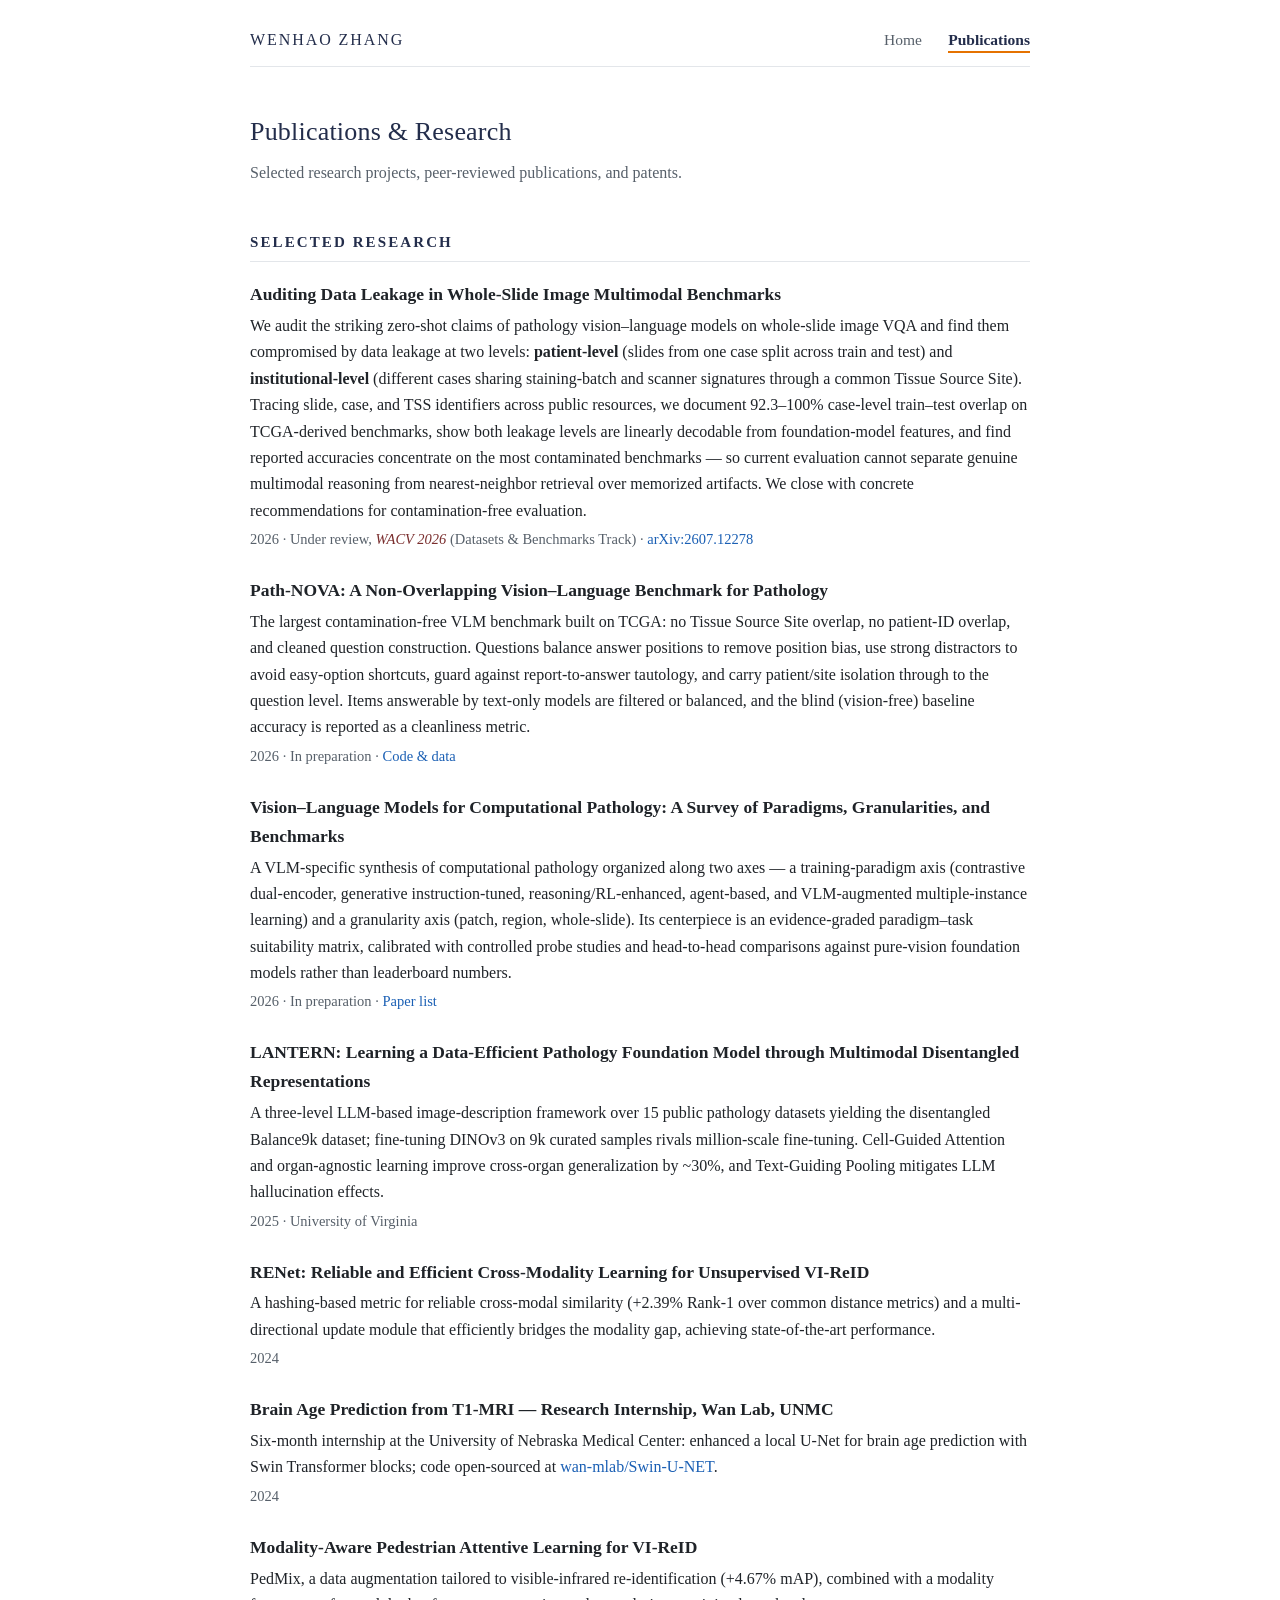
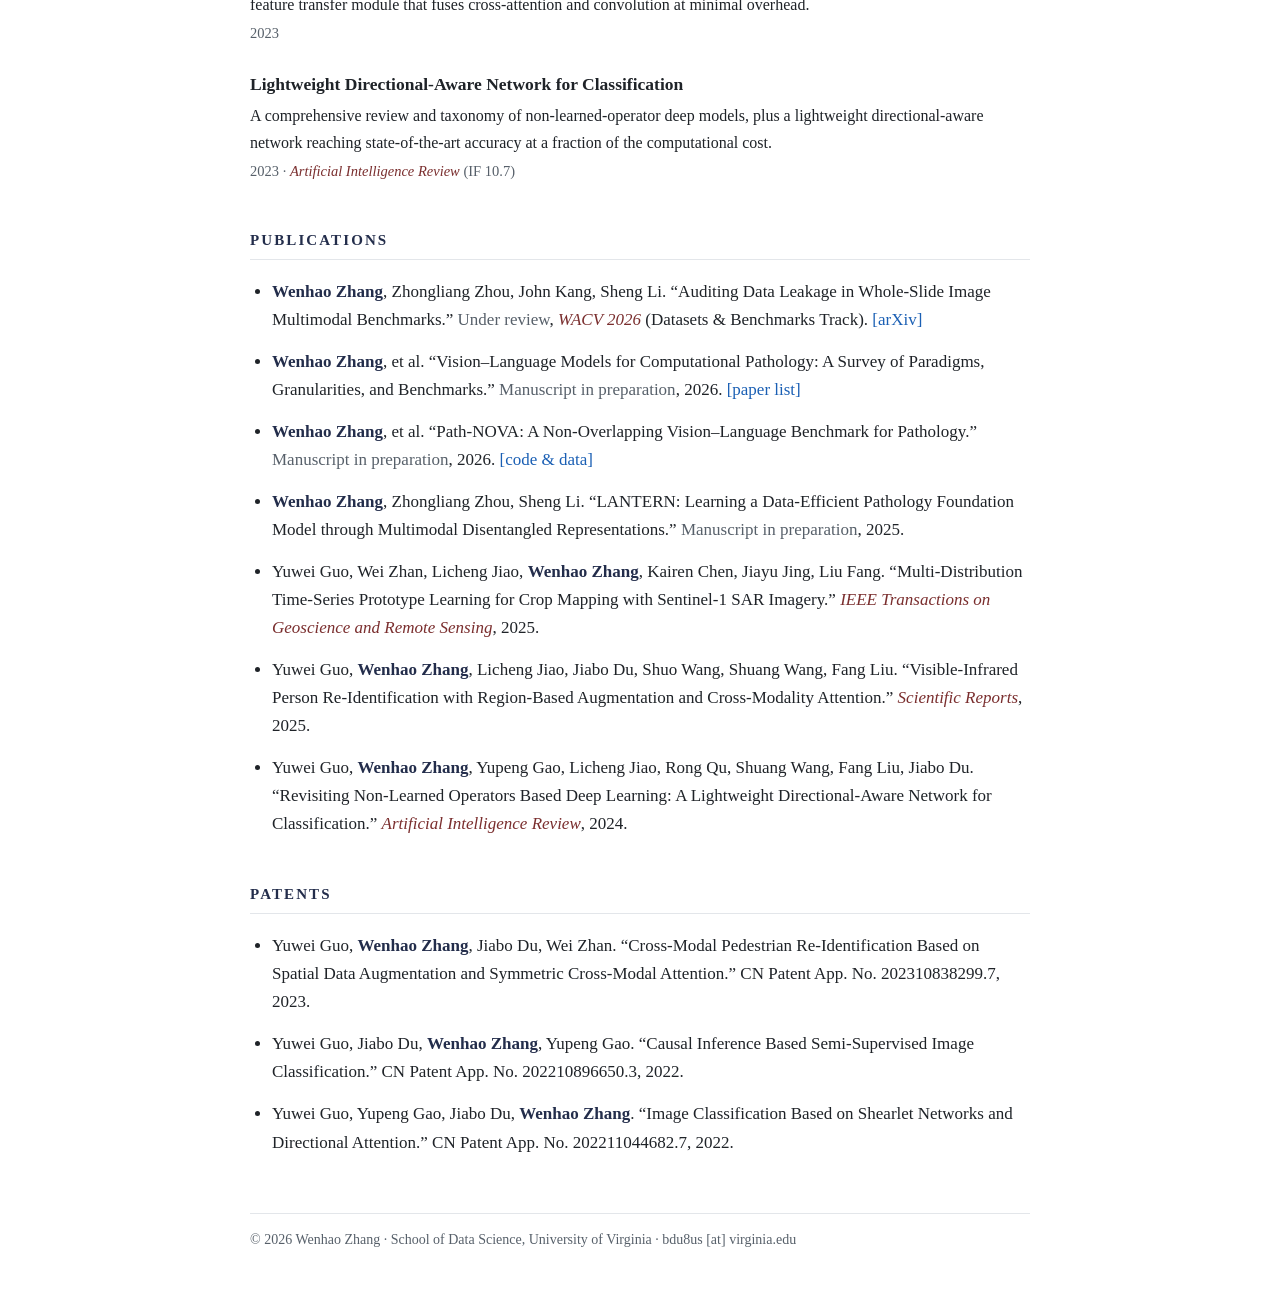
==== publications.html @ 294585a7 "add arXiv link + real authors for Auditing Data Leakage paper; news item" ====
<!DOCTYPE html>
<html lang="en">
<head>
<meta charset="utf-8">
<meta name="viewport" content="width=device-width, initial-scale=1">
<title>Publications — Wenhao Zhang</title>
<meta name="description" content="Publications, research projects, and patents of Wenhao Zhang, Ph.D. student at the University of Virginia.">
<link rel="stylesheet" href="style.css">
</head>
<body>
<div class="page">

  <nav class="topnav">
    <span class="site-name">Wenhao Zhang</span>
    <span class="links">
      <a href="index.html">Home</a>
      <a href="publications.html" class="active">Publications</a>
    </span>
  </nav>

  <h1 class="page-title">Publications &amp; Research</h1>
  <p class="page-subtitle">Selected research projects, peer-reviewed publications, and patents.</p>

  <h2 id="research">Selected Research</h2>

  <div class="work">
    <div class="body">
      <h3>Auditing Data Leakage in Whole-Slide Image Multimodal Benchmarks</h3>
      <p>We audit the striking zero-shot claims of pathology vision&ndash;language models on whole-slide image VQA and find them compromised by data leakage at two levels: <b>patient-level</b> (slides from one case split across train and test) and <b>institutional-level</b> (different cases sharing staining-batch and scanner signatures through a common Tissue Source Site). Tracing slide, case, and TSS identifiers across public resources, we document 92.3&ndash;100% case-level train&ndash;test overlap on TCGA-derived benchmarks, show both leakage levels are linearly decodable from foundation-model features, and find reported accuracies concentrate on the most contaminated benchmarks &mdash; so current evaluation cannot separate genuine multimodal reasoning from nearest-neighbor retrieval over memorized artifacts. We close with concrete recommendations for contamination-free evaluation.</p>
      <p class="meta">2026 · Under review, <span class="venue">WACV 2026</span> (Datasets &amp; Benchmarks Track) · <a href="https://arxiv.org/abs/2607.12278">arXiv:2607.12278</a></p>
    </div>
  </div>

  <div class="work">
    <div class="body">
      <h3>Path-NOVA: A Non-Overlapping Vision&ndash;Language Benchmark for Pathology</h3>
      <p>The largest contamination-free VLM benchmark built on TCGA: no Tissue Source Site overlap, no patient-ID overlap, and cleaned question construction. Questions balance answer positions to remove position bias, use strong distractors to avoid easy-option shortcuts, guard against report-to-answer tautology, and carry patient/site isolation through to the question level. Items answerable by text-only models are filtered or balanced, and the blind (vision-free) baseline accuracy is reported as a cleanliness metric.</p>
      <p class="meta">2026 · In preparation · <a href="https://github.com/wenhaozhang0066/Path-NOVA">Code &amp; data</a></p>
    </div>
  </div>

  <div class="work">
    <div class="body">
      <h3>Vision&ndash;Language Models for Computational Pathology: A Survey of Paradigms, Granularities, and Benchmarks</h3>
      <p>A VLM-specific synthesis of computational pathology organized along two axes &mdash; a training-paradigm axis (contrastive dual-encoder, generative instruction-tuned, reasoning/RL-enhanced, agent-based, and VLM-augmented multiple-instance learning) and a granularity axis (patch, region, whole-slide). Its centerpiece is an evidence-graded paradigm&ndash;task suitability matrix, calibrated with controlled probe studies and head-to-head comparisons against pure-vision foundation models rather than leaderboard numbers.</p>
      <p class="meta">2026 · In preparation · <a href="https://github.com/wenhaozhang0066/Awesome-Pathology-VLMs">Paper list</a></p>
    </div>
  </div>

  <div class="work">
    <div class="body">
      <h3>LANTERN: Learning a Data-Efficient Pathology Foundation Model through Multimodal Disentangled Representations</h3>
      <p>A three-level LLM-based image-description framework over 15 public pathology datasets yielding the disentangled Balance9k dataset; fine-tuning DINOv3 on 9k curated samples rivals million-scale fine-tuning. Cell-Guided Attention and organ-agnostic learning improve cross-organ generalization by ~30%, and Text-Guiding Pooling mitigates LLM hallucination effects.</p>
      <p class="meta">2025 · University of Virginia</p>
    </div>
  </div>

  <div class="work">
    <div class="body">
      <h3>RENet: Reliable and Efficient Cross-Modality Learning for Unsupervised VI-ReID</h3>
      <p>A hashing-based metric for reliable cross-modal similarity (+2.39% Rank-1 over common distance metrics) and a multi-directional update module that efficiently bridges the modality gap, achieving state-of-the-art performance.</p>
      <p class="meta">2024</p>
    </div>
  </div>

  <div class="work">
    <div class="body">
      <h3>Brain Age Prediction from T1-MRI — Research Internship, Wan Lab, UNMC</h3>
      <p>Six-month internship at the University of Nebraska Medical Center: enhanced a local U-Net for brain age prediction with Swin Transformer blocks; code open-sourced at <a href="https://github.com/wan-mlab/Swin-U-NET">wan-mlab/Swin-U-NET</a>.</p>
      <p class="meta">2024</p>
    </div>
  </div>

  <div class="work">
    <div class="body">
      <h3>Modality-Aware Pedestrian Attentive Learning for VI-ReID</h3>
      <p>PedMix, a data augmentation tailored to visible-infrared re-identification (+4.67% mAP), combined with a modality feature transfer module that fuses cross-attention and convolution at minimal overhead.</p>
      <p class="meta">2023</p>
    </div>
  </div>

  <div class="work">
    <div class="body">
      <h3>Lightweight Directional-Aware Network for Classification</h3>
      <p>A comprehensive review and taxonomy of non-learned-operator deep models, plus a lightweight directional-aware network reaching state-of-the-art accuracy at a fraction of the computational cost.</p>
      <p class="meta">2023 · <span class="venue">Artificial Intelligence Review</span> (IF 10.7)</p>
    </div>
  </div>

  <h2 id="publications">Publications</h2>
  <ul class="pubs">
    <li><b class="me">Wenhao Zhang</b>, Zhongliang Zhou, John Kang, Sheng Li.
      &ldquo;Auditing Data Leakage in Whole-Slide Image Multimodal Benchmarks.&rdquo;
      <span class="muted">Under review</span>, <span class="venue">WACV 2026</span> (Datasets &amp; Benchmarks Track).
      <a href="https://arxiv.org/abs/2607.12278">[arXiv]</a></li>
    <li><b class="me">Wenhao Zhang</b>, et al.
      &ldquo;Vision&ndash;Language Models for Computational Pathology: A Survey of Paradigms, Granularities, and Benchmarks.&rdquo;
      <span class="muted">Manuscript in preparation</span>, 2026.
      <a href="https://github.com/wenhaozhang0066/Awesome-Pathology-VLMs">[paper list]</a></li>
    <li><b class="me">Wenhao Zhang</b>, et al.
      &ldquo;Path-NOVA: A Non-Overlapping Vision&ndash;Language Benchmark for Pathology.&rdquo;
      <span class="muted">Manuscript in preparation</span>, 2026.
      <a href="https://github.com/wenhaozhang0066/Path-NOVA">[code &amp; data]</a></li>
    <li><b class="me">Wenhao Zhang</b>, Zhongliang Zhou, Sheng Li.
      &ldquo;LANTERN: Learning a Data-Efficient Pathology Foundation Model through Multimodal Disentangled Representations.&rdquo;
      <span class="muted">Manuscript in preparation</span>, 2025.</li>
    <li>Yuwei Guo, Wei Zhan, Licheng Jiao, <b class="me">Wenhao Zhang</b>, Kairen Chen, Jiayu Jing, Liu Fang.
      &ldquo;Multi-Distribution Time-Series Prototype Learning for Crop Mapping with Sentinel-1 SAR Imagery.&rdquo;
      <span class="venue">IEEE Transactions on Geoscience and Remote Sensing</span>, 2025.</li>
    <li>Yuwei Guo, <b class="me">Wenhao Zhang</b>, Licheng Jiao, Jiabo Du, Shuo Wang, Shuang Wang, Fang Liu.
      &ldquo;Visible-Infrared Person Re-Identification with Region-Based Augmentation and Cross-Modality Attention.&rdquo;
      <span class="venue">Scientific Reports</span>, 2025.</li>
    <li>Yuwei Guo, <b class="me">Wenhao Zhang</b>, Yupeng Gao, Licheng Jiao, Rong Qu, Shuang Wang, Fang Liu, Jiabo Du.
      &ldquo;Revisiting Non-Learned Operators Based Deep Learning: A Lightweight Directional-Aware Network for Classification.&rdquo;
      <span class="venue">Artificial Intelligence Review</span>, 2024.</li>
  </ul>

  <h2 id="patents">Patents</h2>
  <ul class="pubs">
    <li>Yuwei Guo, <b class="me">Wenhao Zhang</b>, Jiabo Du, Wei Zhan. &ldquo;Cross-Modal Pedestrian Re-Identification Based on Spatial Data Augmentation and Symmetric Cross-Modal Attention.&rdquo; CN Patent App. No. 202310838299.7, 2023.</li>
    <li>Yuwei Guo, Jiabo Du, <b class="me">Wenhao Zhang</b>, Yupeng Gao. &ldquo;Causal Inference Based Semi-Supervised Image Classification.&rdquo; CN Patent App. No. 202210896650.3, 2022.</li>
    <li>Yuwei Guo, Yupeng Gao, Jiabo Du, <b class="me">Wenhao Zhang</b>. &ldquo;Image Classification Based on Shearlet Networks and Directional Attention.&rdquo; CN Patent App. No. 202211044682.7, 2022.</li>
  </ul>

  <footer>
    © 2026 Wenhao Zhang · School of Data Science, University of Virginia · bdu8us [at] virginia.edu
  </footer>
</div>
</body>
</html>
---- style.css ----
/* Wenhao Zhang — academic homepage (classic style) */
:root{
  --text:#1f2328; --muted:#57606a; --navy:#232d4b; --link:#1a5fb4;
  --accent:#e57200; --rule:#e3e6ea; --venue:#7a2e2e;
}
*{box-sizing:border-box}
html{scroll-behavior:smooth}
body{
  margin:0; padding:0 20px; background:#fff; color:var(--text);
  font:17px/1.65 Georgia, "Times New Roman", "Songti SC", serif;
}
.page{max-width:780px; margin:0 auto; padding:26px 0 40px}
a{color:var(--link); text-decoration:none}
a:hover{color:var(--accent); text-decoration:underline}

/* top nav */
.topnav{
  display:flex; justify-content:space-between; align-items:baseline;
  border-bottom:1px solid var(--rule); padding-bottom:12px; margin-bottom:44px;
}
.topnav .site-name{
  font-size:16px; letter-spacing:.12em; text-transform:uppercase; color:var(--navy);
}
.topnav .links a{
  margin-left:22px; font-size:15.5px; color:var(--muted);
}
.topnav .links a:hover{color:var(--accent); text-decoration:none}
.topnav .links a.active{
  color:var(--navy); font-weight:bold;
  border-bottom:2px solid var(--accent); padding-bottom:3px;
}

/* header */
.header{display:flex; gap:36px; align-items:flex-start}
.header .intro{flex:1; min-width:0}
h1{font-size:34px; margin:0 0 2px; font-weight:normal; color:var(--navy); letter-spacing:.2px}
.cn-name{color:var(--muted); font-size:17px; margin:0 0 14px}
.header img{
  width:172px; height:172px; object-fit:cover; border-radius:8px; flex:none;
  box-shadow:0 1px 4px rgba(0,0,0,.18);
}
.bio{margin:0 0 14px}
.quicklinks{font-size:15px; letter-spacing:.06em}
.quicklinks a{margin-right:14px; white-space:nowrap}

/* sections */
h2{
  font-size:15px; text-transform:uppercase; letter-spacing:.14em; font-weight:bold;
  color:var(--navy); border-bottom:1px solid var(--rule);
  padding-bottom:6px; margin:44px 0 18px;
}
.page-title{
  font-size:26px; font-weight:normal; color:var(--navy); margin:0 0 6px;
}
.page-subtitle{color:var(--muted); margin:0 0 8px; font-size:16px}
ul{padding-left:22px; margin:0}
li{margin-bottom:10px}
.muted{color:var(--muted)}
.venue{color:var(--venue); font-style:italic}
b.me{color:var(--navy)}

/* news */
.news{list-style:none; padding:0}
.news li{display:flex; gap:16px}
.news .date{flex:none; width:86px; color:var(--muted); font-size:15px}

/* research entries */
.work{display:flex; gap:20px; margin-bottom:24px; align-items:flex-start}
.work img{
  width:168px; height:104px; object-fit:cover; border-radius:6px; flex:none;
  border:1px solid var(--rule);
}
.work .body{flex:1; min-width:0}
.work h3{margin:0 0 4px; font-size:17.5px; font-weight:bold; color:var(--text)}
.work p{margin:0; font-size:16px}
.work .meta{font-size:14.5px; color:var(--muted); margin-top:4px}

/* publications */
.pubs li{margin-bottom:14px}

/* education */
.edu{list-style:none; padding:0}
.edu li{display:flex; justify-content:space-between; gap:16px; margin-bottom:10px}
.edu .right{color:var(--muted); white-space:nowrap; font-size:15.5px}

footer{
  margin-top:56px; padding-top:14px; border-top:1px solid var(--rule);
  font-size:14px; color:var(--muted);
}

@media (max-width:640px){
  .page{padding-top:18px}
  .topnav{margin-bottom:30px}
  .header{flex-direction:column-reverse; gap:20px}
  .header img{width:150px; height:150px}
  .work{flex-direction:column}
  .work img{width:100%; height:auto; max-height:180px}
  .edu li{flex-direction:column; gap:0}
}
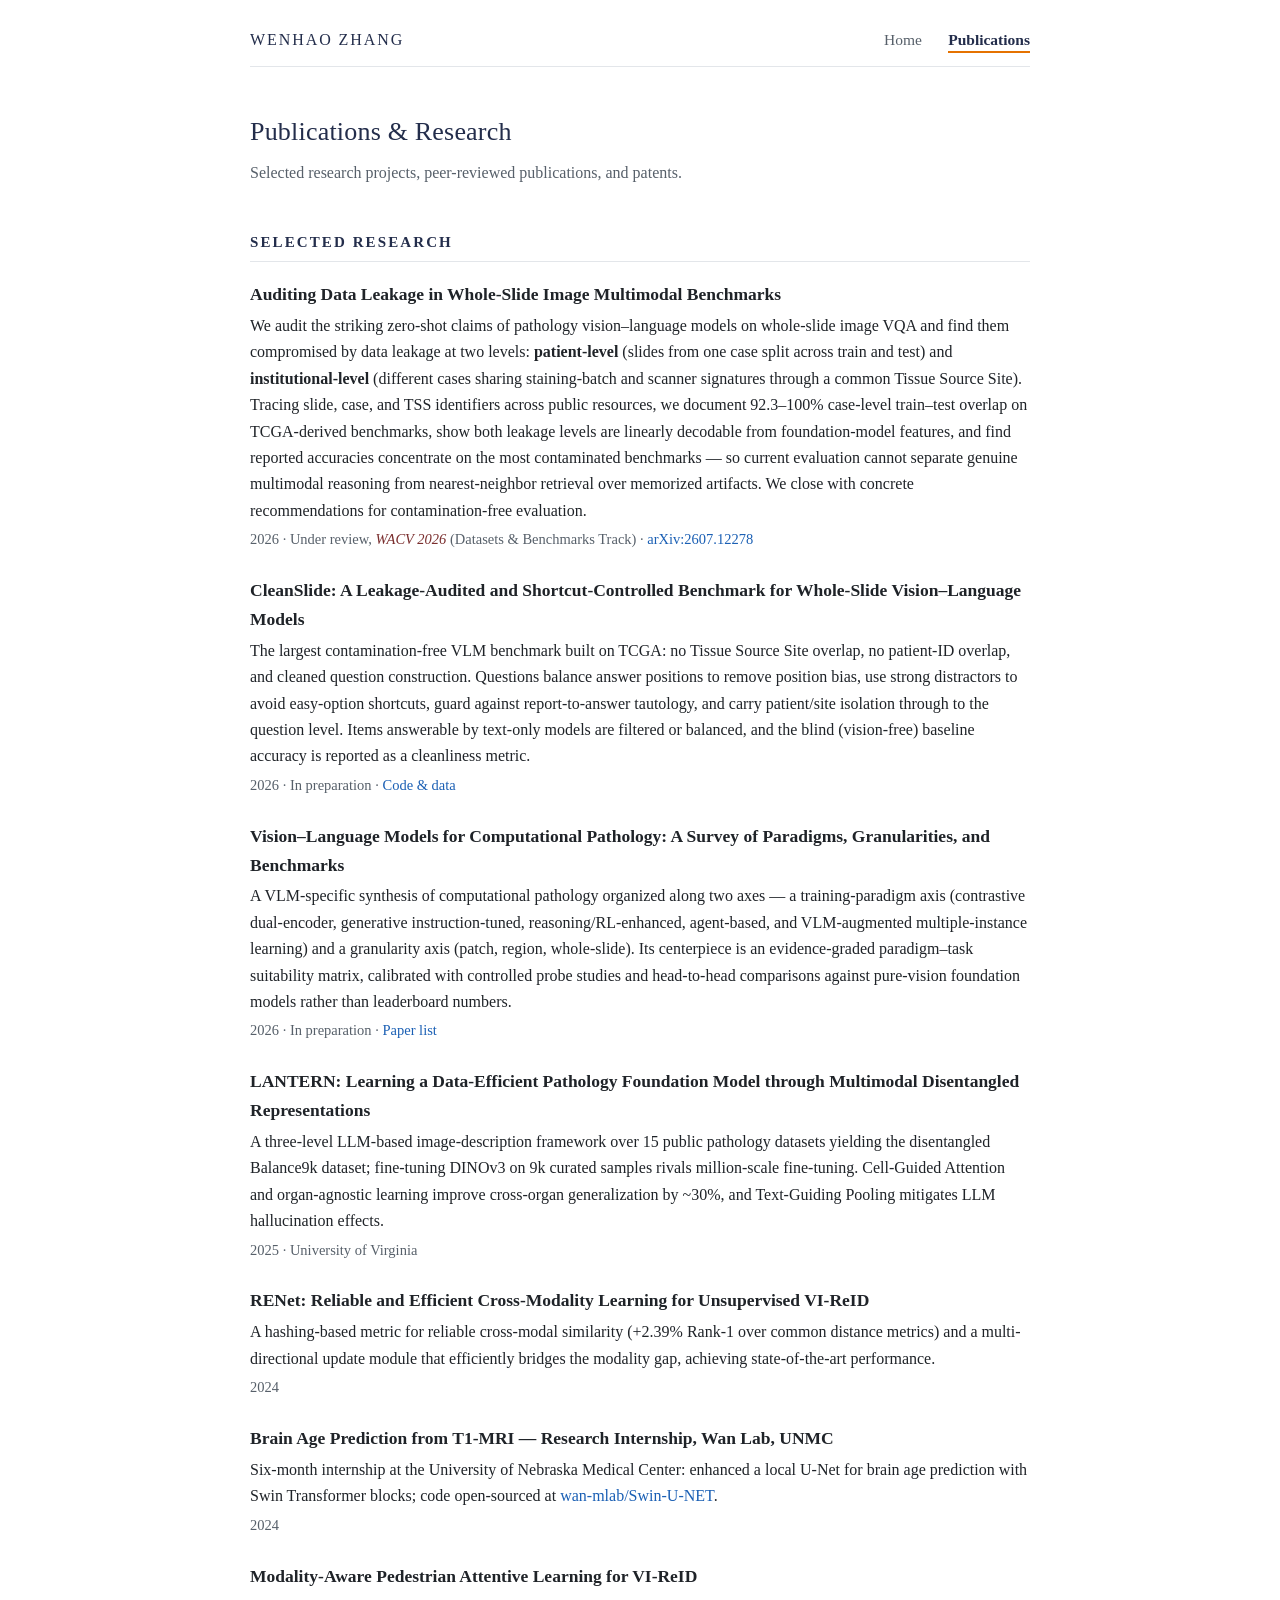
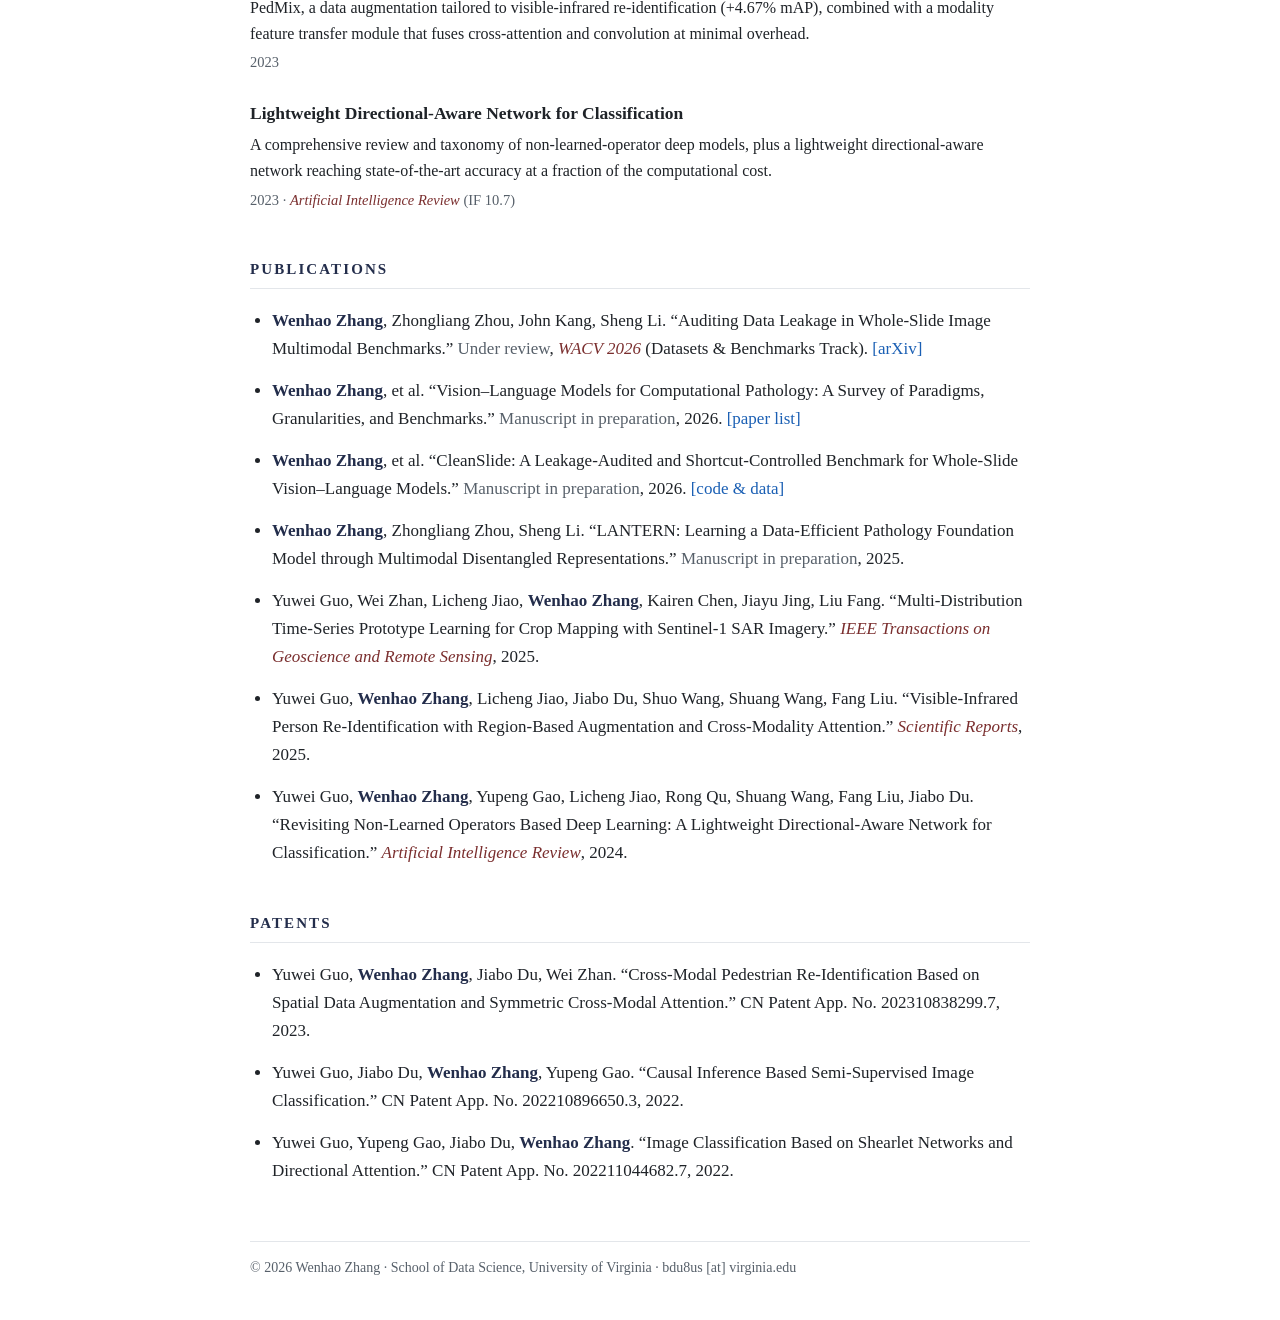
==== commit c7f3df2e: "rename benchmark to CleanSlide on publications page" ====
--- a/publications.html
+++ b/publications.html
@@ -33,9 +33,9 @@
 
   <div class="work">
     <div class="body">
-      <h3>Path-NOVA: A Non-Overlapping Vision&ndash;Language Benchmark for Pathology</h3>
+      <h3>CleanSlide: A Leakage-Audited and Shortcut-Controlled Benchmark for Whole-Slide Vision&ndash;Language Models</h3>
       <p>The largest contamination-free VLM benchmark built on TCGA: no Tissue Source Site overlap, no patient-ID overlap, and cleaned question construction. Questions balance answer positions to remove position bias, use strong distractors to avoid easy-option shortcuts, guard against report-to-answer tautology, and carry patient/site isolation through to the question level. Items answerable by text-only models are filtered or balanced, and the blind (vision-free) baseline accuracy is reported as a cleanliness metric.</p>
-      <p class="meta">2026 · In preparation · <a href="https://github.com/wenhaozhang0066/Path-NOVA">Code &amp; data</a></p>
+      <p class="meta">2026 · In preparation · <a href="https://github.com/wenhaozhang0066/CleanSlide">Code &amp; data</a></p>
     </div>
   </div>
 
@@ -98,9 +98,9 @@
       <span class="muted">Manuscript in preparation</span>, 2026.
       <a href="https://github.com/wenhaozhang0066/Awesome-Pathology-VLMs">[paper list]</a></li>
     <li><b class="me">Wenhao Zhang</b>, et al.
-      &ldquo;Path-NOVA: A Non-Overlapping Vision&ndash;Language Benchmark for Pathology.&rdquo;
+      &ldquo;CleanSlide: A Leakage-Audited and Shortcut-Controlled Benchmark for Whole-Slide Vision&ndash;Language Models.&rdquo;
       <span class="muted">Manuscript in preparation</span>, 2026.
-      <a href="https://github.com/wenhaozhang0066/Path-NOVA">[code &amp; data]</a></li>
+      <a href="https://github.com/wenhaozhang0066/CleanSlide">[code &amp; data]</a></li>
     <li><b class="me">Wenhao Zhang</b>, Zhongliang Zhou, Sheng Li.
       &ldquo;LANTERN: Learning a Data-Efficient Pathology Foundation Model through Multimodal Disentangled Representations.&rdquo;
       <span class="muted">Manuscript in preparation</span>, 2025.</li>
--- a/style.css
+++ b/style.css
@@ -34,6 +34,21 @@
 .header{display:flex; gap:36px; align-items:flex-start}
 .header .intro{flex:1; min-width:0}
 h1{font-size:34px; margin:0 0 2px; font-weight:normal; color:var(--navy); letter-spacing:.2px}
+
+/* name pronunciation button */
+.say-name{
+  display:inline-flex; align-items:center; justify-content:center;
+  vertical-align:middle; margin-left:11px; transform:translateY(-3px);
+  width:30px; height:30px; padding:0;
+  border:1px solid var(--rule); border-radius:7px;
+  background:#fff; color:var(--muted); cursor:pointer;
+  transition:color .15s ease, border-color .15s ease, background .15s ease;
+}
+.say-name:hover{color:var(--accent); border-color:var(--accent)}
+.say-name:focus-visible{outline:2px solid var(--accent); outline-offset:2px}
+.say-name svg{width:17px; height:17px; display:block}
+.say-name.is-speaking{color:#fff; background:var(--accent); border-color:var(--accent)}
+
 .cn-name{color:var(--muted); font-size:17px; margin:0 0 14px}
 .header img{
   width:172px; height:172px; object-fit:cover; border-radius:8px; flex:none;
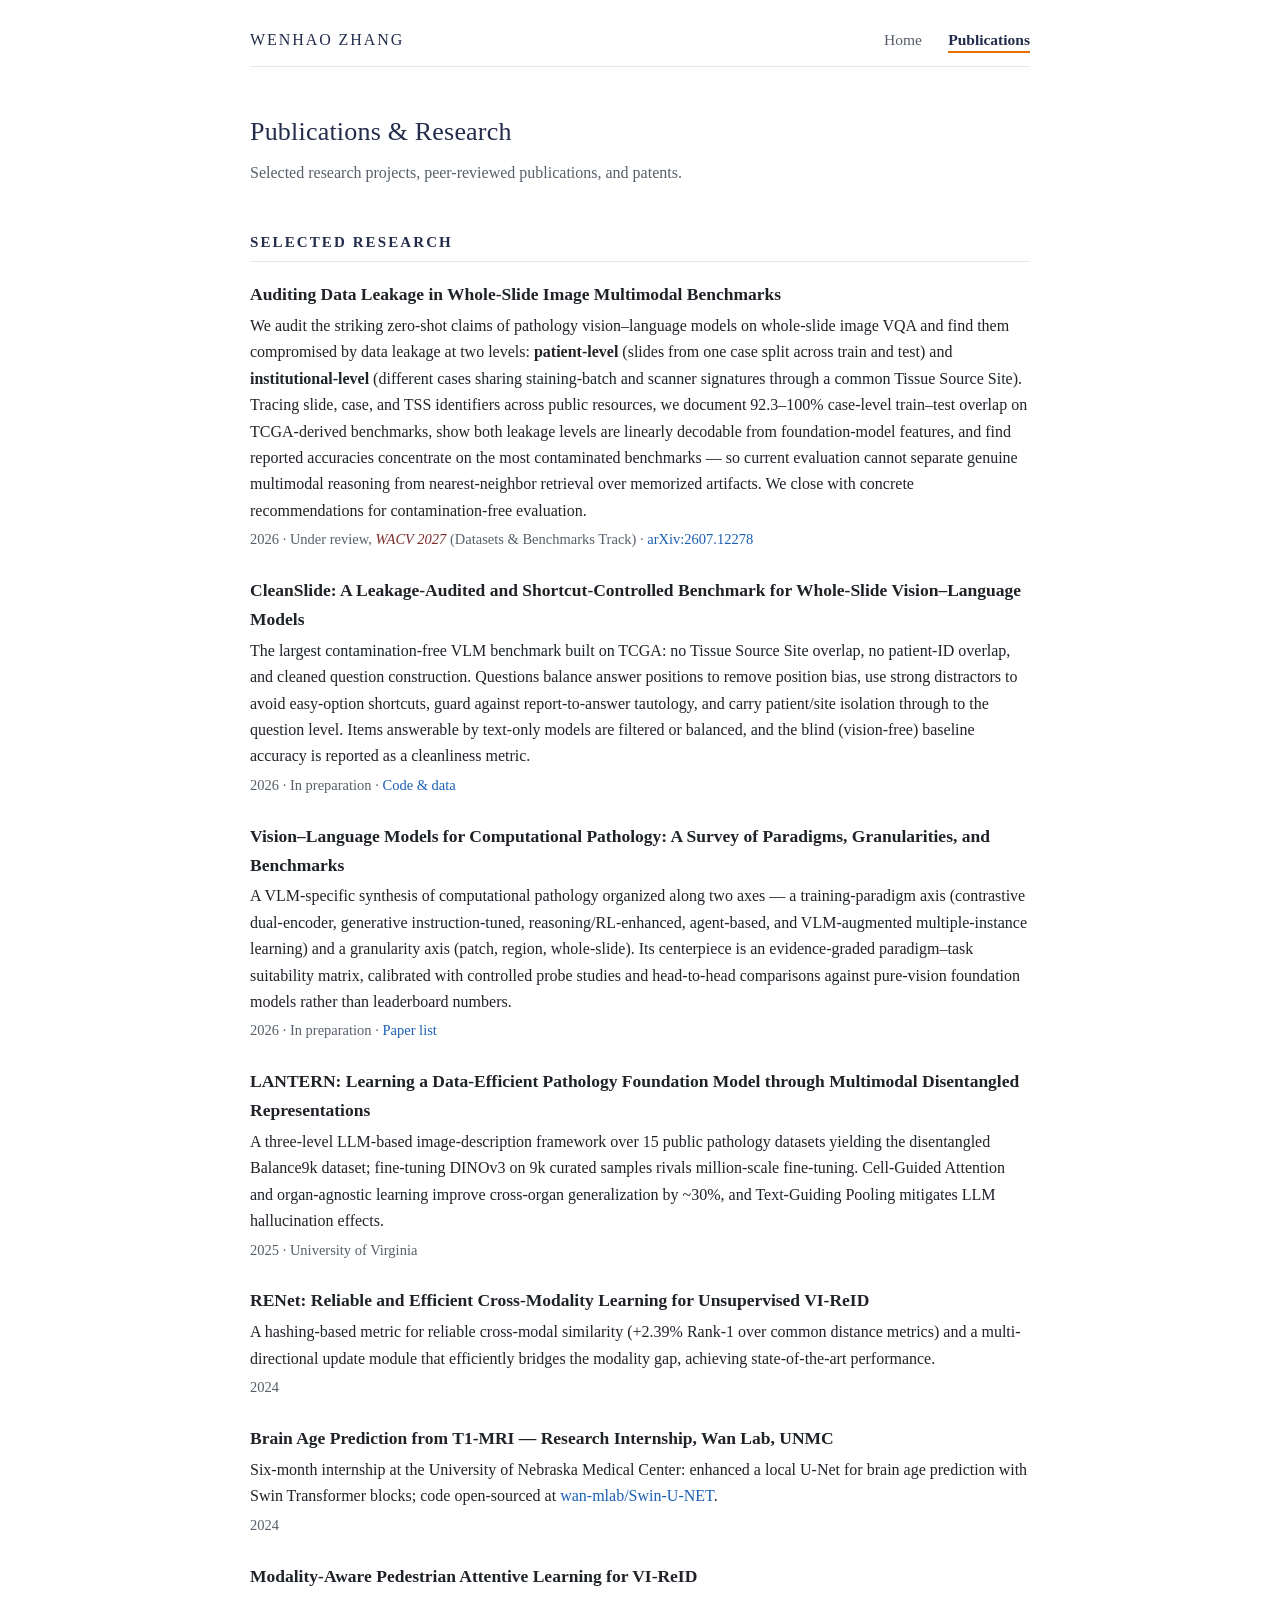
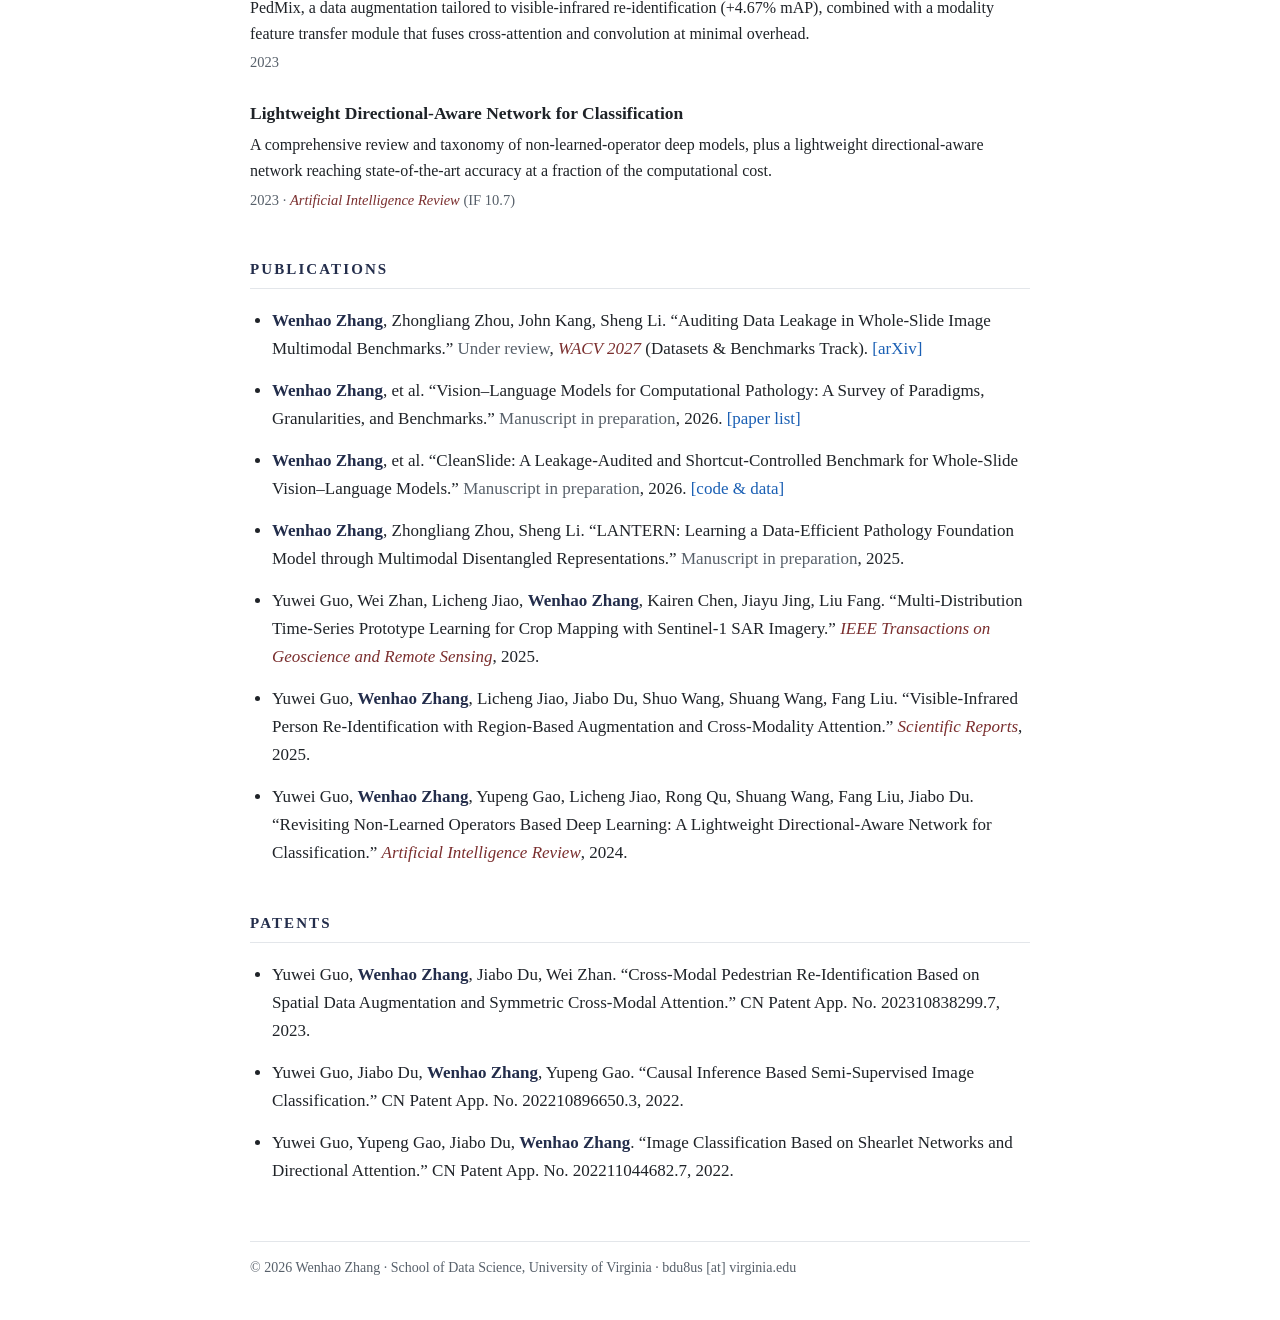
==== commit f0f4fc1f: "Host CV as PDF; fix WACV year and degree abbreviation Point the CV link at Wenhao_Zhang_CV.pdf (Sep " ====
--- a/publications.html
+++ b/publications.html
@@ -4,7 +4,7 @@
 <meta charset="utf-8">
 <meta name="viewport" content="width=device-width, initial-scale=1">
 <title>Publications — Wenhao Zhang</title>
-<meta name="description" content="Publications, research projects, and patents of Wenhao Zhang, Ph.D. student at the University of Virginia.">
+<meta name="description" content="Publications, research projects, and patents of Wenhao Zhang, Ph.D. candidate at the University of Virginia.">
 <link rel="stylesheet" href="style.css">
 </head>
 <body>
@@ -27,7 +27,7 @@
     <div class="body">
       <h3>Auditing Data Leakage in Whole-Slide Image Multimodal Benchmarks</h3>
       <p>We audit the striking zero-shot claims of pathology vision&ndash;language models on whole-slide image VQA and find them compromised by data leakage at two levels: <b>patient-level</b> (slides from one case split across train and test) and <b>institutional-level</b> (different cases sharing staining-batch and scanner signatures through a common Tissue Source Site). Tracing slide, case, and TSS identifiers across public resources, we document 92.3&ndash;100% case-level train&ndash;test overlap on TCGA-derived benchmarks, show both leakage levels are linearly decodable from foundation-model features, and find reported accuracies concentrate on the most contaminated benchmarks &mdash; so current evaluation cannot separate genuine multimodal reasoning from nearest-neighbor retrieval over memorized artifacts. We close with concrete recommendations for contamination-free evaluation.</p>
-      <p class="meta">2026 · Under review, <span class="venue">WACV 2026</span> (Datasets &amp; Benchmarks Track) · <a href="https://arxiv.org/abs/2607.12278">arXiv:2607.12278</a></p>
+      <p class="meta">2026 · Under review, <span class="venue">WACV 2027</span> (Datasets &amp; Benchmarks Track) · <a href="https://arxiv.org/abs/2607.12278">arXiv:2607.12278</a></p>
     </div>
   </div>
 
@@ -91,7 +91,7 @@
   <ul class="pubs">
     <li><b class="me">Wenhao Zhang</b>, Zhongliang Zhou, John Kang, Sheng Li.
       &ldquo;Auditing Data Leakage in Whole-Slide Image Multimodal Benchmarks.&rdquo;
-      <span class="muted">Under review</span>, <span class="venue">WACV 2026</span> (Datasets &amp; Benchmarks Track).
+      <span class="muted">Under review</span>, <span class="venue">WACV 2027</span> (Datasets &amp; Benchmarks Track).
       <a href="https://arxiv.org/abs/2607.12278">[arXiv]</a></li>
     <li><b class="me">Wenhao Zhang</b>, et al.
       &ldquo;Vision&ndash;Language Models for Computational Pathology: A Survey of Paradigms, Granularities, and Benchmarks.&rdquo;
--- a/style.css
+++ b/style.css
@@ -74,6 +74,22 @@
 .venue{color:var(--venue); font-style:italic}
 b.me{color:var(--navy)}
 
+/* highlighted callout boxes (job search, call for papers) */
+.callout{
+  border-left:3px solid var(--accent); background:#fff8f2;
+  padding:12px 16px; border-radius:0 6px 6px 0; margin:0;
+}
+.callout p{margin:0 0 9px}
+.callout p:last-child{margin-bottom:0}
+.callout .dates{font-size:15px; color:var(--muted)}
+
+/* sub-headings inside a section */
+h3.sub{
+  font-size:16px; font-weight:bold; color:var(--navy);
+  margin:20px 0 9px; letter-spacing:.01em;
+}
+h2 + h3.sub{margin-top:0}
+
 /* news */
 .news{list-style:none; padding:0}
 .news li{display:flex; gap:16px}
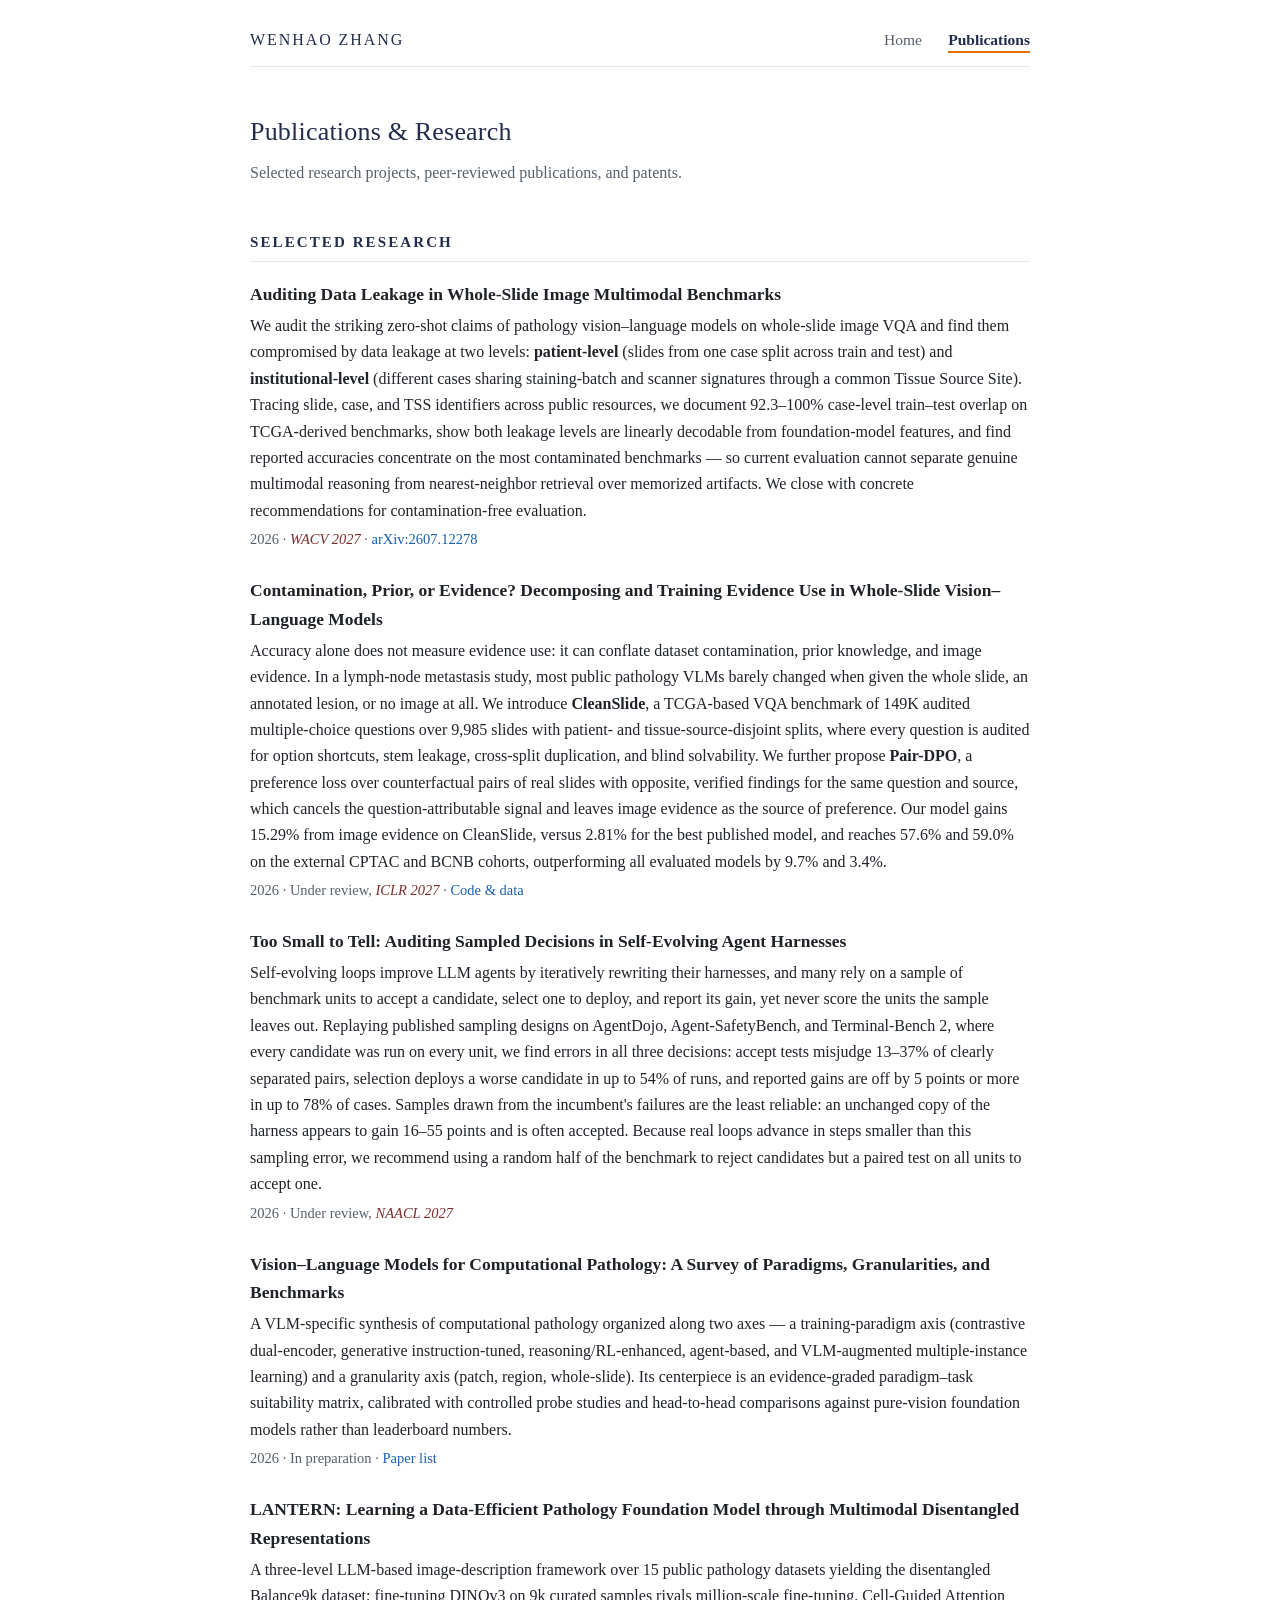
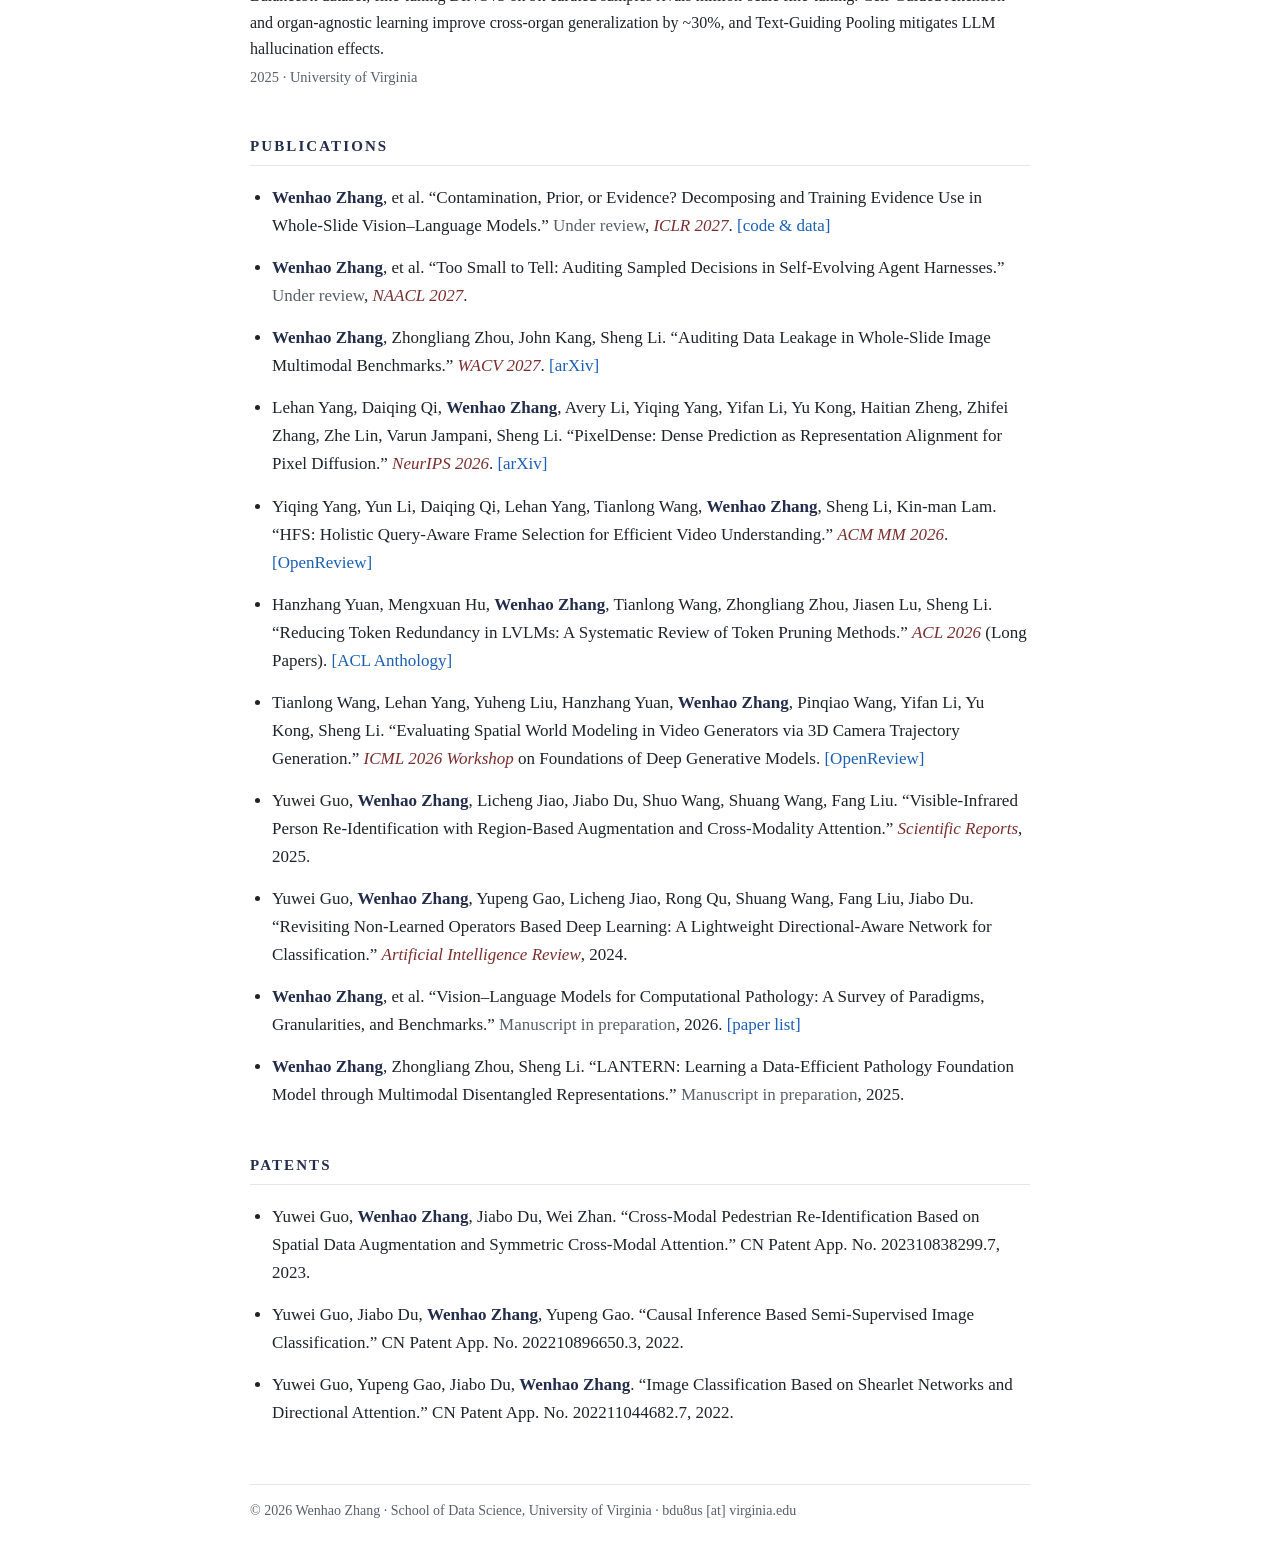
==== commit 50356fb8: "update publications and sitemap" ====
--- a/publications.html
+++ b/publications.html
@@ -4,7 +4,7 @@
 <meta charset="utf-8">
 <meta name="viewport" content="width=device-width, initial-scale=1">
 <title>Publications — Wenhao Zhang</title>
-<meta name="description" content="Publications, research projects, and patents of Wenhao Zhang, Ph.D. candidate at the University of Virginia.">
+<meta name="description" content="Publications, research projects, and patents of Wenhao Zhang, Ph.D. student at the University of Virginia.">
 <link rel="stylesheet" href="style.css">
 </head>
 <body>
@@ -27,15 +27,23 @@
     <div class="body">
       <h3>Auditing Data Leakage in Whole-Slide Image Multimodal Benchmarks</h3>
       <p>We audit the striking zero-shot claims of pathology vision&ndash;language models on whole-slide image VQA and find them compromised by data leakage at two levels: <b>patient-level</b> (slides from one case split across train and test) and <b>institutional-level</b> (different cases sharing staining-batch and scanner signatures through a common Tissue Source Site). Tracing slide, case, and TSS identifiers across public resources, we document 92.3&ndash;100% case-level train&ndash;test overlap on TCGA-derived benchmarks, show both leakage levels are linearly decodable from foundation-model features, and find reported accuracies concentrate on the most contaminated benchmarks &mdash; so current evaluation cannot separate genuine multimodal reasoning from nearest-neighbor retrieval over memorized artifacts. We close with concrete recommendations for contamination-free evaluation.</p>
-      <p class="meta">2026 · Under review, <span class="venue">WACV 2027</span> (Datasets &amp; Benchmarks Track) · <a href="https://arxiv.org/abs/2607.12278">arXiv:2607.12278</a></p>
+      <p class="meta">2026 · <span class="venue">WACV 2027</span> · <a href="https://arxiv.org/abs/2607.12278">arXiv:2607.12278</a></p>
     </div>
   </div>
 
   <div class="work">
     <div class="body">
-      <h3>CleanSlide: A Leakage-Audited and Shortcut-Controlled Benchmark for Whole-Slide Vision&ndash;Language Models</h3>
-      <p>The largest contamination-free VLM benchmark built on TCGA: no Tissue Source Site overlap, no patient-ID overlap, and cleaned question construction. Questions balance answer positions to remove position bias, use strong distractors to avoid easy-option shortcuts, guard against report-to-answer tautology, and carry patient/site isolation through to the question level. Items answerable by text-only models are filtered or balanced, and the blind (vision-free) baseline accuracy is reported as a cleanliness metric.</p>
-      <p class="meta">2026 · In preparation · <a href="https://github.com/wenhaozhang0066/CleanSlide">Code &amp; data</a></p>
+      <h3>Contamination, Prior, or Evidence? Decomposing and Training Evidence Use in Whole-Slide Vision&ndash;Language Models</h3>
+      <p>Accuracy alone does not measure evidence use: it can conflate dataset contamination, prior knowledge, and image evidence. In a lymph-node metastasis study, most public pathology VLMs barely changed when given the whole slide, an annotated lesion, or no image at all. We introduce <b>CleanSlide</b>, a TCGA-based VQA benchmark of 149K audited multiple-choice questions over 9,985 slides with patient- and tissue-source-disjoint splits, where every question is audited for option shortcuts, stem leakage, cross-split duplication, and blind solvability. We further propose <b>Pair-DPO</b>, a preference loss over counterfactual pairs of real slides with opposite, verified findings for the same question and source, which cancels the question-attributable signal and leaves image evidence as the source of preference. Our model gains 15.29% from image evidence on CleanSlide, versus 2.81% for the best published model, and reaches 57.6% and 59.0% on the external CPTAC and BCNB cohorts, outperforming all evaluated models by 9.7% and 3.4%.</p>
+      <p class="meta">2026 · Under review, <span class="venue">ICLR 2027</span> · <a href="https://github.com/wenhaozhang0066/CleanSlide">Code &amp; data</a></p>
+    </div>
+  </div>
+
+  <div class="work">
+    <div class="body">
+      <h3>Too Small to Tell: Auditing Sampled Decisions in Self-Evolving Agent Harnesses</h3>
+      <p>Self-evolving loops improve LLM agents by iteratively rewriting their harnesses, and many rely on a sample of benchmark units to accept a candidate, select one to deploy, and report its gain, yet never score the units the sample leaves out. Replaying published sampling designs on AgentDojo, Agent-SafetyBench, and Terminal-Bench&nbsp;2, where every candidate was run on every unit, we find errors in all three decisions: accept tests misjudge 13&ndash;37% of clearly separated pairs, selection deploys a worse candidate in up to 54% of runs, and reported gains are off by 5 points or more in up to 78% of cases. Samples drawn from the incumbent's failures are the least reliable: an unchanged copy of the harness appears to gain 16&ndash;55 points and is often accepted. Because real loops advance in steps smaller than this sampling error, we recommend using a random half of the benchmark to reject candidates but a paired test on all units to accept one.</p>
+      <p class="meta">2026 · Under review, <span class="venue">NAACL 2027</span></p>
     </div>
   </div>
 
@@ -55,64 +63,48 @@
     </div>
   </div>
 
-  <div class="work">
-    <div class="body">
-      <h3>RENet: Reliable and Efficient Cross-Modality Learning for Unsupervised VI-ReID</h3>
-      <p>A hashing-based metric for reliable cross-modal similarity (+2.39% Rank-1 over common distance metrics) and a multi-directional update module that efficiently bridges the modality gap, achieving state-of-the-art performance.</p>
-      <p class="meta">2024</p>
-    </div>
-  </div>
-
-  <div class="work">
-    <div class="body">
-      <h3>Brain Age Prediction from T1-MRI — Research Internship, Wan Lab, UNMC</h3>
-      <p>Six-month internship at the University of Nebraska Medical Center: enhanced a local U-Net for brain age prediction with Swin Transformer blocks; code open-sourced at <a href="https://github.com/wan-mlab/Swin-U-NET">wan-mlab/Swin-U-NET</a>.</p>
-      <p class="meta">2024</p>
-    </div>
-  </div>
-
-  <div class="work">
-    <div class="body">
-      <h3>Modality-Aware Pedestrian Attentive Learning for VI-ReID</h3>
-      <p>PedMix, a data augmentation tailored to visible-infrared re-identification (+4.67% mAP), combined with a modality feature transfer module that fuses cross-attention and convolution at minimal overhead.</p>
-      <p class="meta">2023</p>
-    </div>
-  </div>
-
-  <div class="work">
-    <div class="body">
-      <h3>Lightweight Directional-Aware Network for Classification</h3>
-      <p>A comprehensive review and taxonomy of non-learned-operator deep models, plus a lightweight directional-aware network reaching state-of-the-art accuracy at a fraction of the computational cost.</p>
-      <p class="meta">2023 · <span class="venue">Artificial Intelligence Review</span> (IF 10.7)</p>
-    </div>
-  </div>
-
   <h2 id="publications">Publications</h2>
   <ul class="pubs">
+    <li><b class="me">Wenhao Zhang</b>, et al.
+      &ldquo;Contamination, Prior, or Evidence? Decomposing and Training Evidence Use in Whole-Slide Vision&ndash;Language Models.&rdquo;
+      <span class="muted">Under review</span>, <span class="venue">ICLR 2027</span>.
+      <a href="https://github.com/wenhaozhang0066/CleanSlide">[code &amp; data]</a></li>
+    <li><b class="me">Wenhao Zhang</b>, et al.
+      &ldquo;Too Small to Tell: Auditing Sampled Decisions in Self-Evolving Agent Harnesses.&rdquo;
+      <span class="muted">Under review</span>, <span class="venue">NAACL 2027</span>.</li>
     <li><b class="me">Wenhao Zhang</b>, Zhongliang Zhou, John Kang, Sheng Li.
       &ldquo;Auditing Data Leakage in Whole-Slide Image Multimodal Benchmarks.&rdquo;
-      <span class="muted">Under review</span>, <span class="venue">WACV 2027</span> (Datasets &amp; Benchmarks Track).
+      <span class="venue">WACV 2027</span>.
       <a href="https://arxiv.org/abs/2607.12278">[arXiv]</a></li>
-    <li><b class="me">Wenhao Zhang</b>, et al.
-      &ldquo;Vision&ndash;Language Models for Computational Pathology: A Survey of Paradigms, Granularities, and Benchmarks.&rdquo;
-      <span class="muted">Manuscript in preparation</span>, 2026.
-      <a href="https://github.com/wenhaozhang0066/Awesome-Pathology-VLMs">[paper list]</a></li>
-    <li><b class="me">Wenhao Zhang</b>, et al.
-      &ldquo;CleanSlide: A Leakage-Audited and Shortcut-Controlled Benchmark for Whole-Slide Vision&ndash;Language Models.&rdquo;
-      <span class="muted">Manuscript in preparation</span>, 2026.
-      <a href="https://github.com/wenhaozhang0066/CleanSlide">[code &amp; data]</a></li>
-    <li><b class="me">Wenhao Zhang</b>, Zhongliang Zhou, Sheng Li.
-      &ldquo;LANTERN: Learning a Data-Efficient Pathology Foundation Model through Multimodal Disentangled Representations.&rdquo;
-      <span class="muted">Manuscript in preparation</span>, 2025.</li>
-    <li>Yuwei Guo, Wei Zhan, Licheng Jiao, <b class="me">Wenhao Zhang</b>, Kairen Chen, Jiayu Jing, Liu Fang.
-      &ldquo;Multi-Distribution Time-Series Prototype Learning for Crop Mapping with Sentinel-1 SAR Imagery.&rdquo;
-      <span class="venue">IEEE Transactions on Geoscience and Remote Sensing</span>, 2025.</li>
+    <li>Lehan Yang, Daiqing Qi, <b class="me">Wenhao Zhang</b>, Avery Li, Yiqing Yang, Yifan Li, Yu Kong, Haitian Zheng, Zhifei Zhang, Zhe Lin, Varun Jampani, Sheng Li.
+      &ldquo;PixelDense: Dense Prediction as Representation Alignment for Pixel Diffusion.&rdquo;
+      <span class="venue">NeurIPS 2026</span>.
+      <a href="https://arxiv.org/abs/2610.00483">[arXiv]</a></li>
+    <li>Yiqing Yang, Yun Li, Daiqing Qi, Lehan Yang, Tianlong Wang, <b class="me">Wenhao Zhang</b>, Sheng Li, Kin-man Lam.
+      &ldquo;HFS: Holistic Query-Aware Frame Selection for Efficient Video Understanding.&rdquo;
+      <span class="venue">ACM MM 2026</span>.
+      <a href="https://openreview.net/forum?id=gusxntBfzU">[OpenReview]</a></li>
+    <li>Hanzhang Yuan, Mengxuan Hu, <b class="me">Wenhao Zhang</b>, Tianlong Wang, Zhongliang Zhou, Jiasen Lu, Sheng Li.
+      &ldquo;Reducing Token Redundancy in LVLMs: A Systematic Review of Token Pruning Methods.&rdquo;
+      <span class="venue">ACL 2026</span> (Long Papers).
+      <a href="https://aclanthology.org/2026.acl-long.328/">[ACL Anthology]</a></li>
+    <li>Tianlong Wang, Lehan Yang, Yuheng Liu, Hanzhang Yuan, <b class="me">Wenhao Zhang</b>, Pinqiao Wang, Yifan Li, Yu Kong, Sheng Li.
+      &ldquo;Evaluating Spatial World Modeling in Video Generators via 3D Camera Trajectory Generation.&rdquo;
+      <span class="venue">ICML 2026 Workshop</span> on Foundations of Deep Generative Models.
+      <a href="https://openreview.net/forum?id=QITfyV8G9Y">[OpenReview]</a></li>
     <li>Yuwei Guo, <b class="me">Wenhao Zhang</b>, Licheng Jiao, Jiabo Du, Shuo Wang, Shuang Wang, Fang Liu.
       &ldquo;Visible-Infrared Person Re-Identification with Region-Based Augmentation and Cross-Modality Attention.&rdquo;
       <span class="venue">Scientific Reports</span>, 2025.</li>
     <li>Yuwei Guo, <b class="me">Wenhao Zhang</b>, Yupeng Gao, Licheng Jiao, Rong Qu, Shuang Wang, Fang Liu, Jiabo Du.
       &ldquo;Revisiting Non-Learned Operators Based Deep Learning: A Lightweight Directional-Aware Network for Classification.&rdquo;
       <span class="venue">Artificial Intelligence Review</span>, 2024.</li>
+    <li><b class="me">Wenhao Zhang</b>, et al.
+      &ldquo;Vision&ndash;Language Models for Computational Pathology: A Survey of Paradigms, Granularities, and Benchmarks.&rdquo;
+      <span class="muted">Manuscript in preparation</span>, 2026.
+      <a href="https://github.com/wenhaozhang0066/Awesome-Pathology-VLMs">[paper list]</a></li>
+    <li><b class="me">Wenhao Zhang</b>, Zhongliang Zhou, Sheng Li.
+      &ldquo;LANTERN: Learning a Data-Efficient Pathology Foundation Model through Multimodal Disentangled Representations.&rdquo;
+      <span class="muted">Manuscript in preparation</span>, 2025.</li>
   </ul>
 
   <h2 id="patents">Patents</h2>
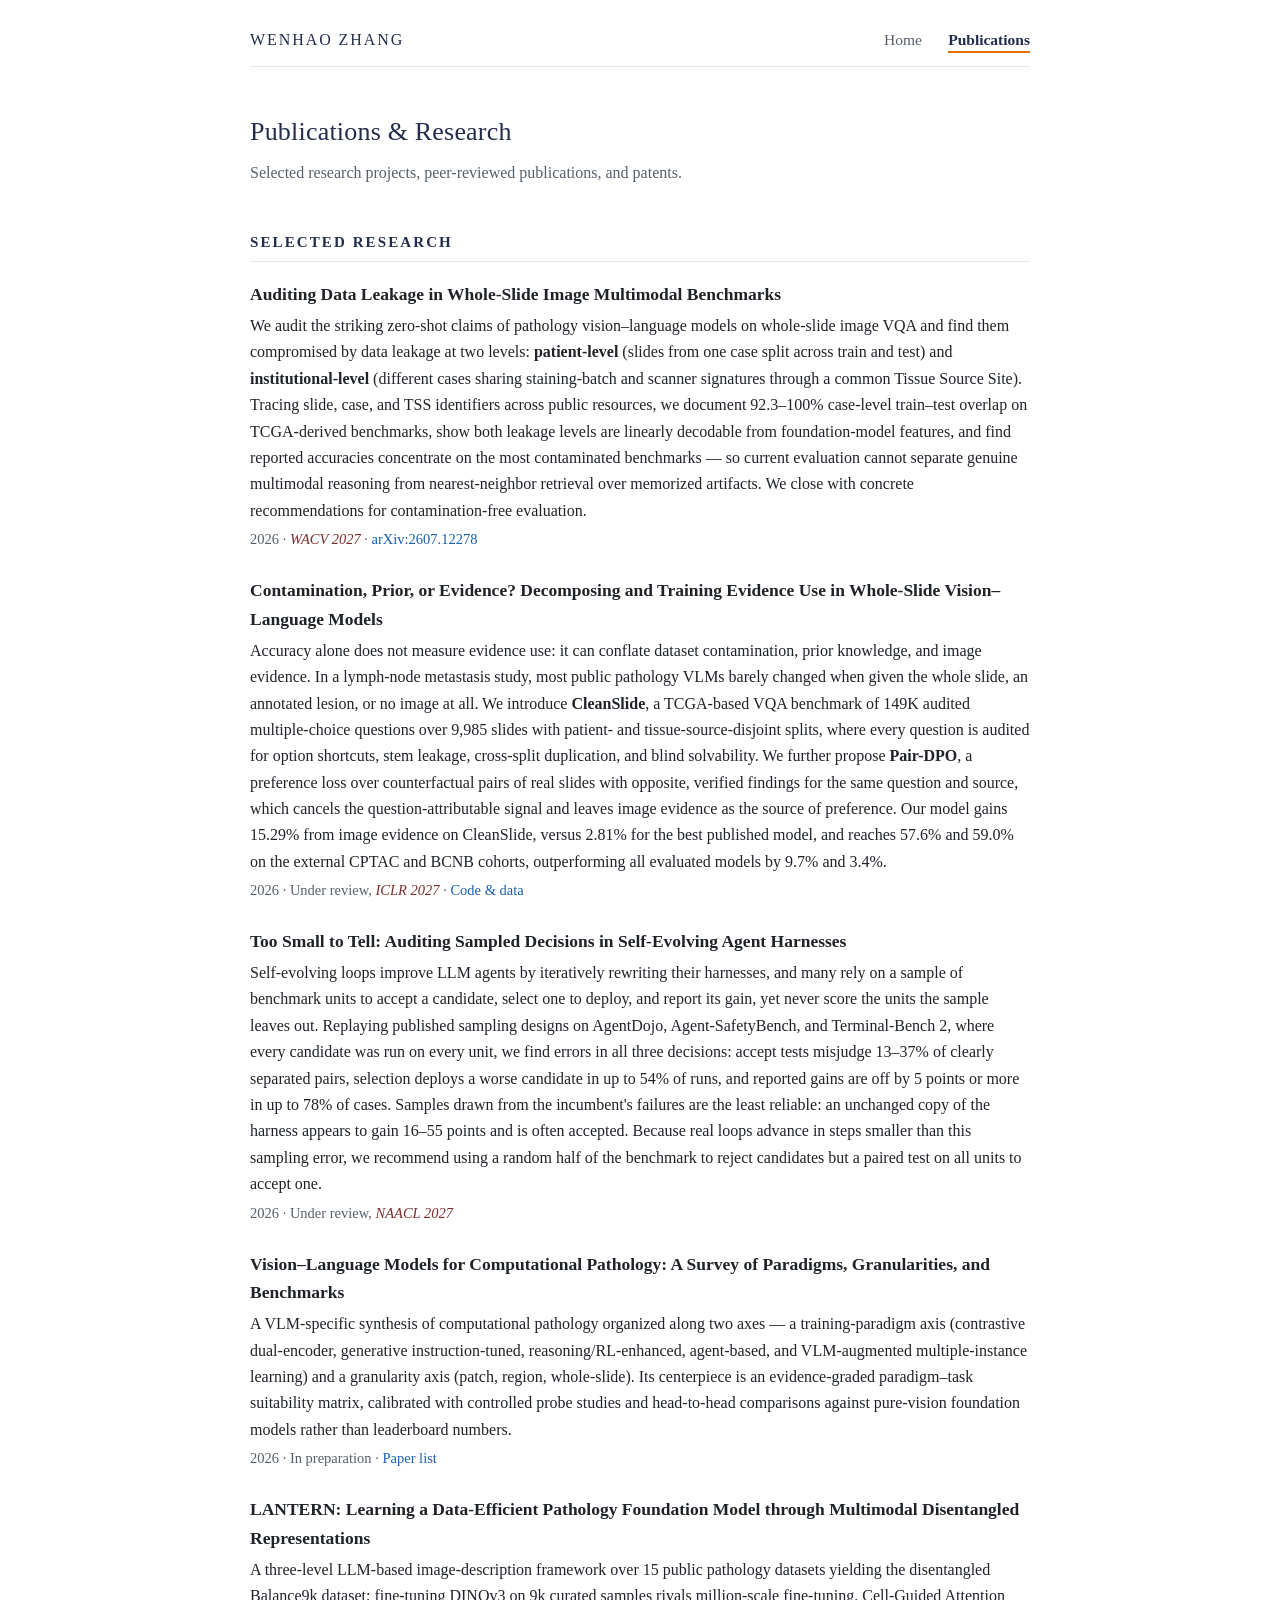
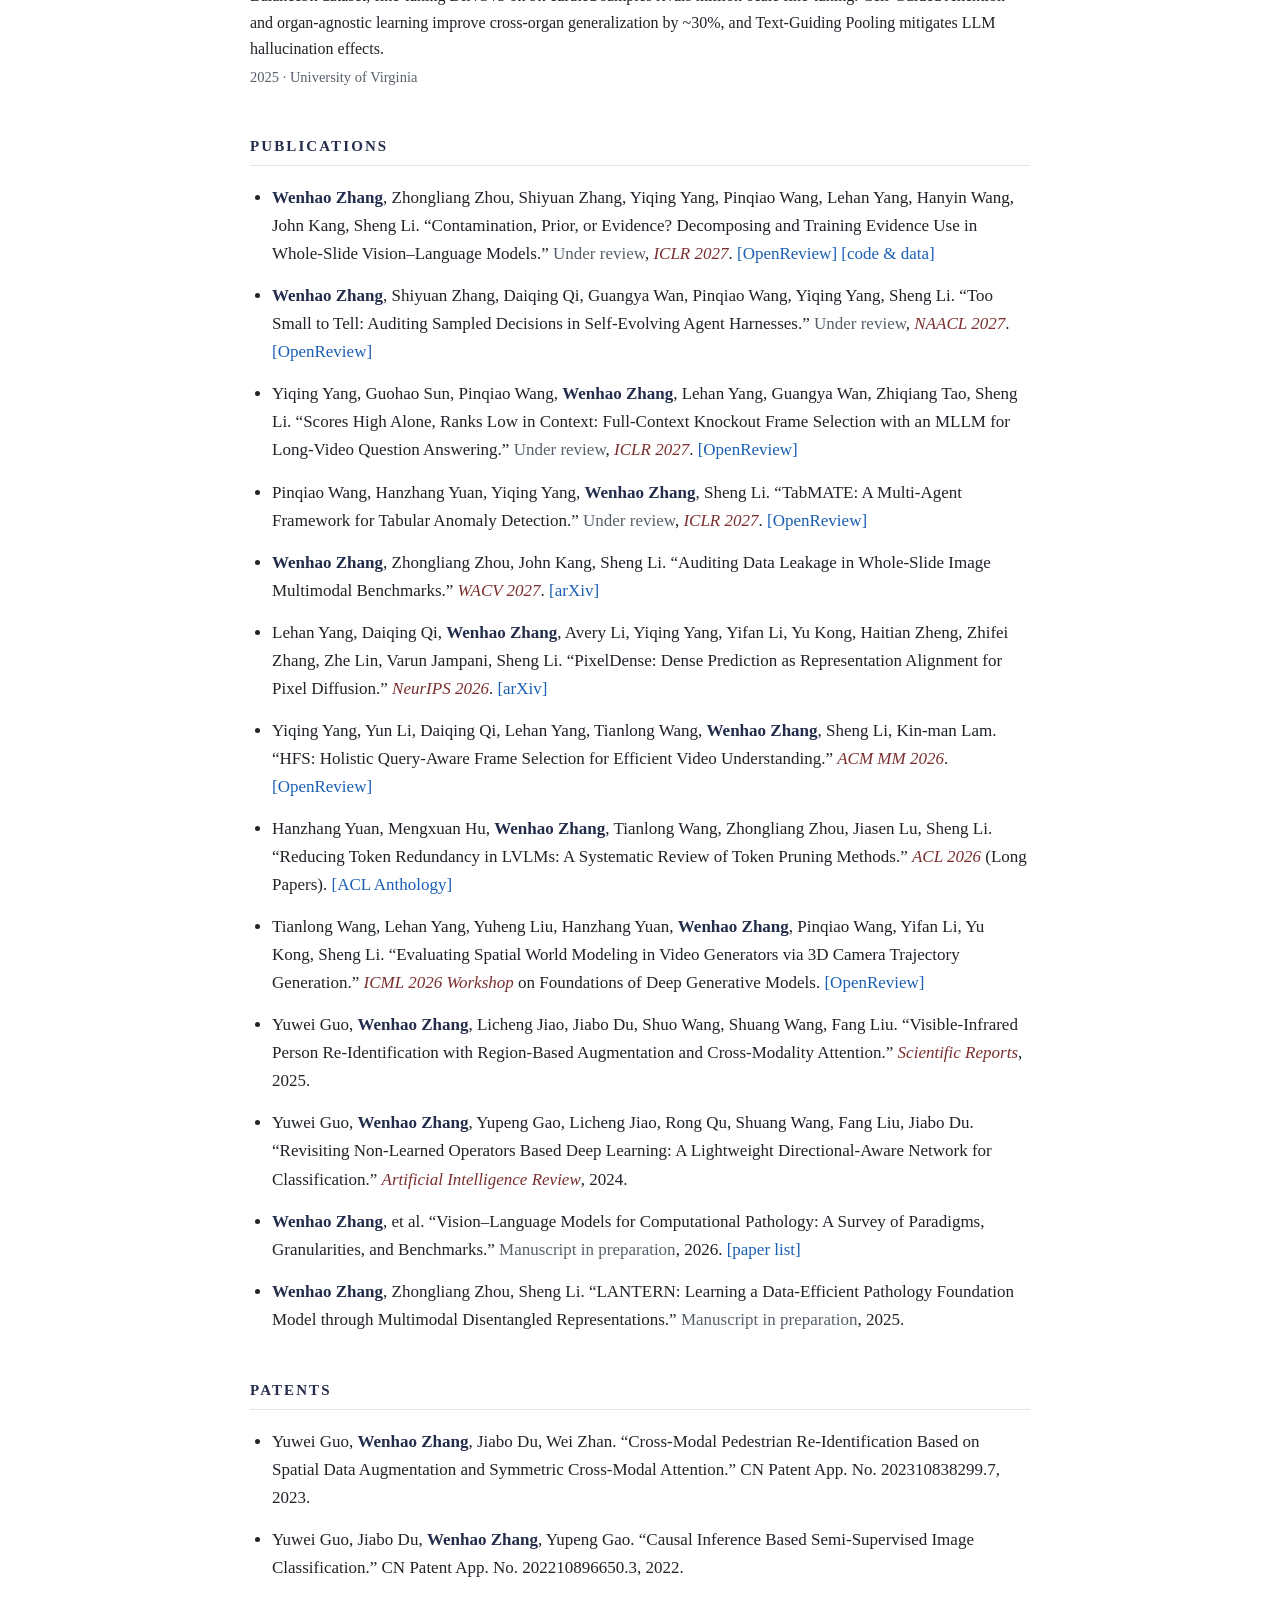
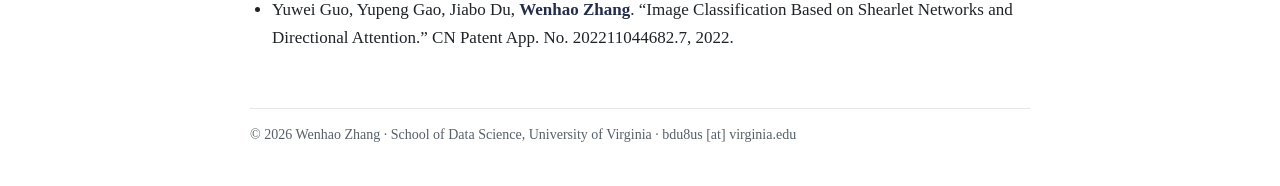
==== commit 09beedd2: "add full authors and OpenReview links for under-review papers" ====
--- a/publications.html
+++ b/publications.html
@@ -4,7 +4,7 @@
 <meta charset="utf-8">
 <meta name="viewport" content="width=device-width, initial-scale=1">
 <title>Publications — Wenhao Zhang</title>
-<meta name="description" content="Publications, research projects, and patents of Wenhao Zhang, Ph.D. student at the University of Virginia.">
+<meta name="description" content="Publications, research projects, and patents of Wenhao Zhang, Ph.D. candidate at the University of Virginia.">
 <link rel="stylesheet" href="style.css">
 </head>
 <body>
@@ -65,13 +65,23 @@
 
   <h2 id="publications">Publications</h2>
   <ul class="pubs">
-    <li><b class="me">Wenhao Zhang</b>, et al.
+    <li><b class="me">Wenhao Zhang</b>, Zhongliang Zhou, Shiyuan Zhang, Yiqing Yang, Pinqiao Wang, Lehan Yang, Hanyin Wang, John Kang, Sheng Li.
       &ldquo;Contamination, Prior, or Evidence? Decomposing and Training Evidence Use in Whole-Slide Vision&ndash;Language Models.&rdquo;
       <span class="muted">Under review</span>, <span class="venue">ICLR 2027</span>.
+      <a href="https://openreview.net/forum?id=o3hO7x2lXq">[OpenReview]</a>
       <a href="https://github.com/wenhaozhang0066/CleanSlide">[code &amp; data]</a></li>
-    <li><b class="me">Wenhao Zhang</b>, et al.
+    <li><b class="me">Wenhao Zhang</b>, Shiyuan Zhang, Daiqing Qi, Guangya Wan, Pinqiao Wang, Yiqing Yang, Sheng Li.
       &ldquo;Too Small to Tell: Auditing Sampled Decisions in Self-Evolving Agent Harnesses.&rdquo;
-      <span class="muted">Under review</span>, <span class="venue">NAACL 2027</span>.</li>
+      <span class="muted">Under review</span>, <span class="venue">NAACL 2027</span>.
+      <a href="https://openreview.net/forum?id=mEQEnLr1pr">[OpenReview]</a></li>
+    <li>Yiqing Yang, Guohao Sun, Pinqiao Wang, <b class="me">Wenhao Zhang</b>, Lehan Yang, Guangya Wan, Zhiqiang Tao, Sheng Li.
+      &ldquo;Scores High Alone, Ranks Low in Context: Full-Context Knockout Frame Selection with an MLLM for Long-Video Question Answering.&rdquo;
+      <span class="muted">Under review</span>, <span class="venue">ICLR 2027</span>.
+      <a href="https://openreview.net/forum?id=hkVt4Gojgz">[OpenReview]</a></li>
+    <li>Pinqiao Wang, Hanzhang Yuan, Yiqing Yang, <b class="me">Wenhao Zhang</b>, Sheng Li.
+      &ldquo;TabMATE: A Multi-Agent Framework for Tabular Anomaly Detection.&rdquo;
+      <span class="muted">Under review</span>, <span class="venue">ICLR 2027</span>.
+      <a href="https://openreview.net/forum?id=gC75RJKiSx">[OpenReview]</a></li>
     <li><b class="me">Wenhao Zhang</b>, Zhongliang Zhou, John Kang, Sheng Li.
       &ldquo;Auditing Data Leakage in Whole-Slide Image Multimodal Benchmarks.&rdquo;
       <span class="venue">WACV 2027</span>.
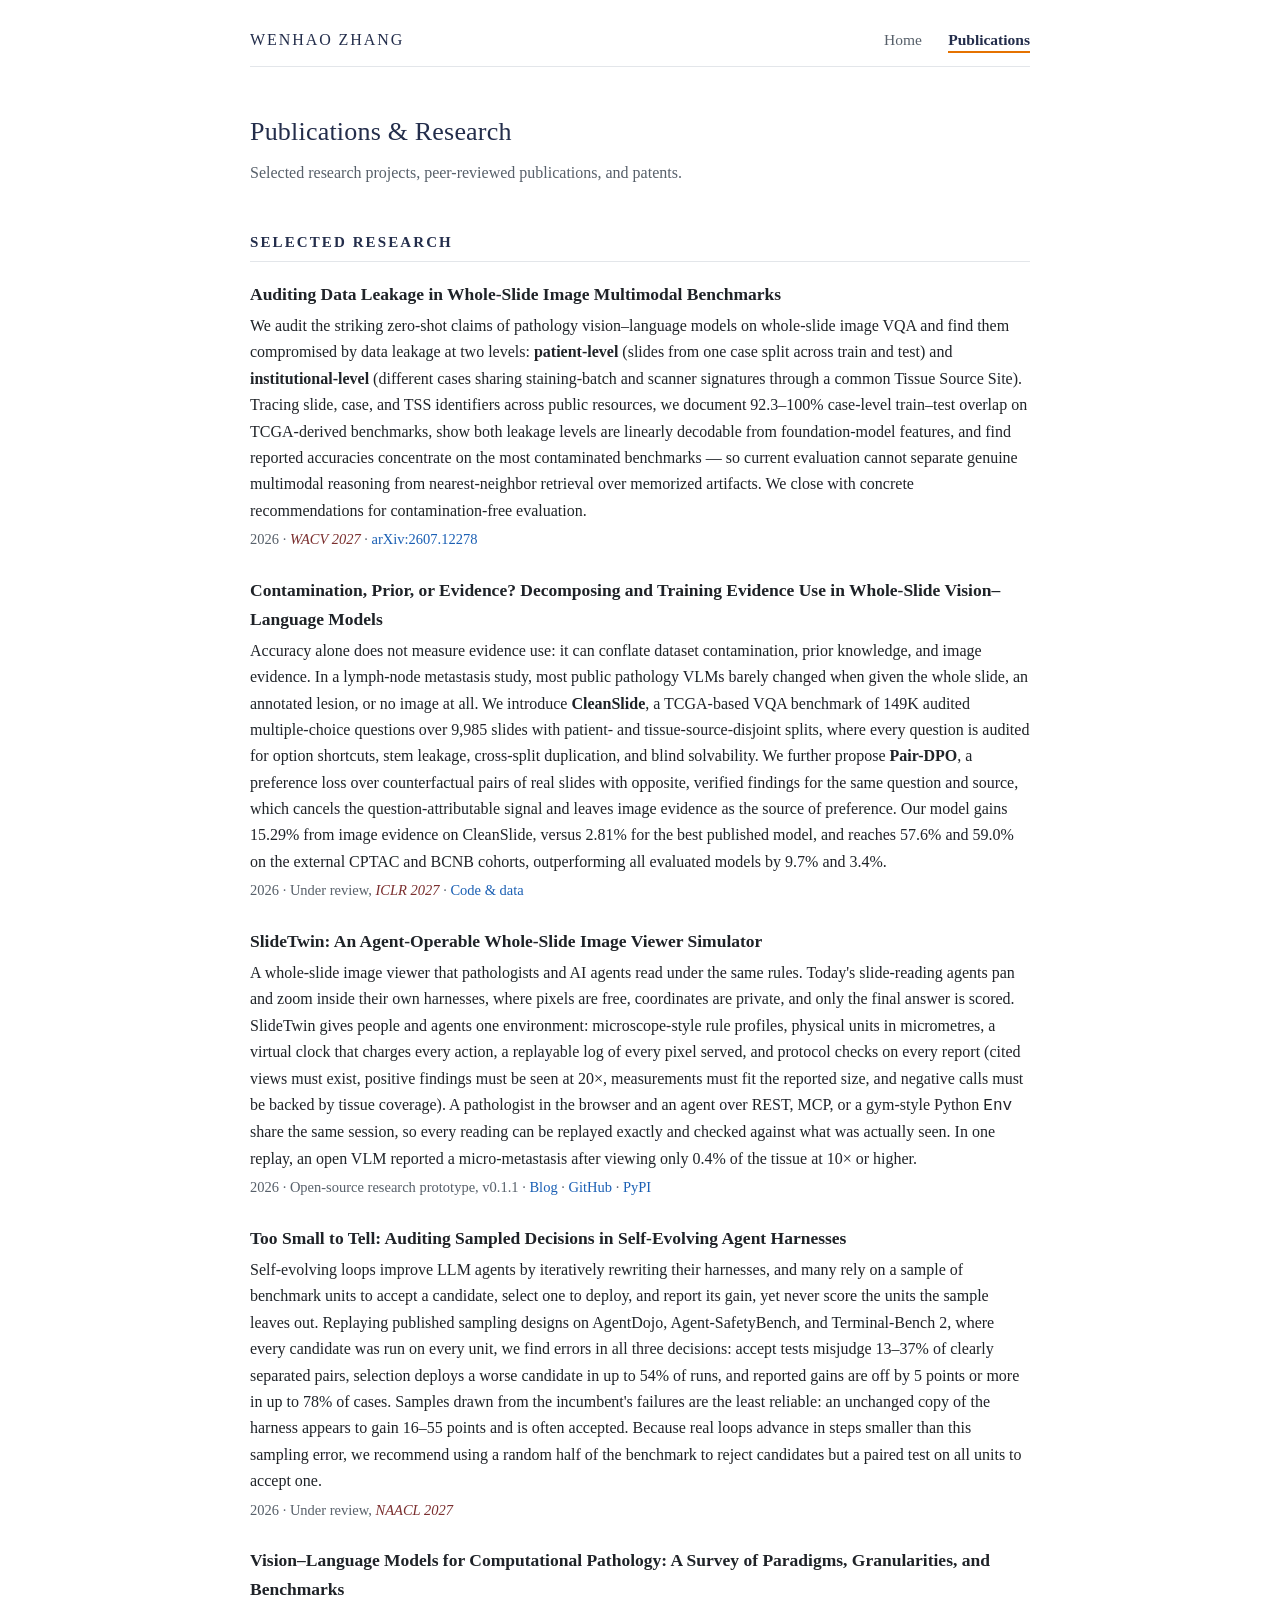
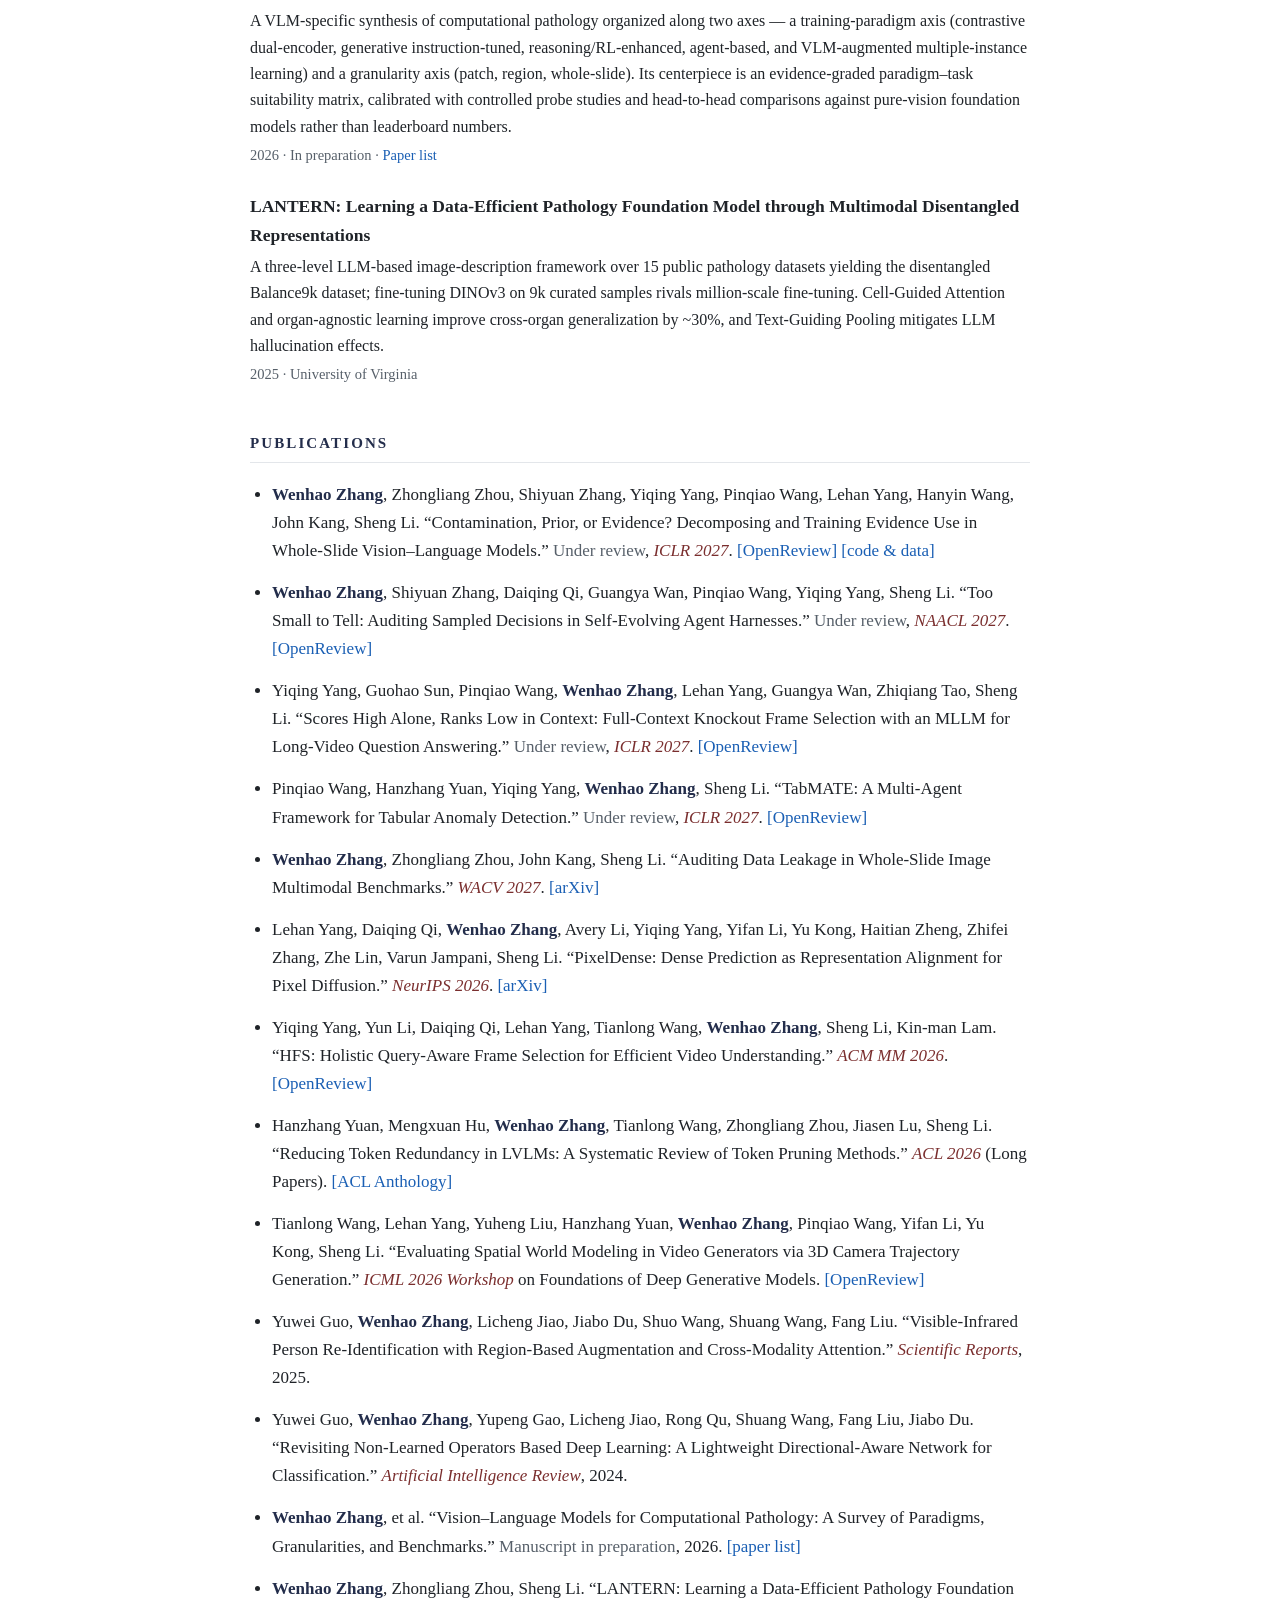
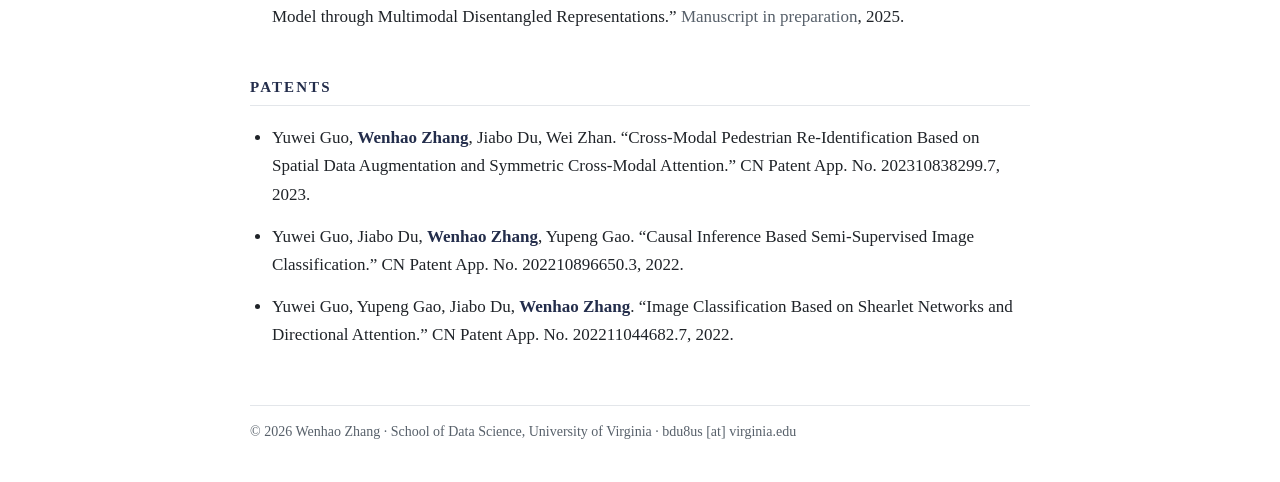
==== commit f269fd05: "add SlideTwin to selected research" ====
--- a/publications.html
+++ b/publications.html
@@ -36,6 +36,14 @@
       <h3>Contamination, Prior, or Evidence? Decomposing and Training Evidence Use in Whole-Slide Vision&ndash;Language Models</h3>
       <p>Accuracy alone does not measure evidence use: it can conflate dataset contamination, prior knowledge, and image evidence. In a lymph-node metastasis study, most public pathology VLMs barely changed when given the whole slide, an annotated lesion, or no image at all. We introduce <b>CleanSlide</b>, a TCGA-based VQA benchmark of 149K audited multiple-choice questions over 9,985 slides with patient- and tissue-source-disjoint splits, where every question is audited for option shortcuts, stem leakage, cross-split duplication, and blind solvability. We further propose <b>Pair-DPO</b>, a preference loss over counterfactual pairs of real slides with opposite, verified findings for the same question and source, which cancels the question-attributable signal and leaves image evidence as the source of preference. Our model gains 15.29% from image evidence on CleanSlide, versus 2.81% for the best published model, and reaches 57.6% and 59.0% on the external CPTAC and BCNB cohorts, outperforming all evaluated models by 9.7% and 3.4%.</p>
       <p class="meta">2026 · Under review, <span class="venue">ICLR 2027</span> · <a href="https://github.com/wenhaozhang0066/CleanSlide">Code &amp; data</a></p>
+    </div>
+  </div>
+
+  <div class="work">
+    <div class="body">
+      <h3>SlideTwin: An Agent-Operable Whole-Slide Image Viewer Simulator</h3>
+      <p>A whole-slide image viewer that pathologists and AI agents read under the same rules. Today's slide-reading agents pan and zoom inside their own harnesses, where pixels are free, coordinates are private, and only the final answer is scored. SlideTwin gives people and agents one environment: microscope-style rule profiles, physical units in micrometres, a virtual clock that charges every action, a replayable log of every pixel served, and protocol checks on every report (cited views must exist, positive findings must be seen at 20&times;, measurements must fit the reported size, and negative calls must be backed by tissue coverage). A pathologist in the browser and an agent over REST, MCP, or a gym-style Python <code>Env</code> share the same session, so every reading can be replayed exactly and checked against what was actually seen. In one replay, an open VLM reported a micro-metastasis after viewing only 0.4% of the tissue at 10&times; or higher.</p>
+      <p class="meta">2026 · Open-source research prototype, v0.1.1 · <a href="SlideTwin/">Blog</a> · <a href="https://github.com/wenhaozhang0066/SlideTwin">GitHub</a> · <a href="https://pypi.org/project/slidetwin/">PyPI</a></p>
     </div>
   </div>
 
